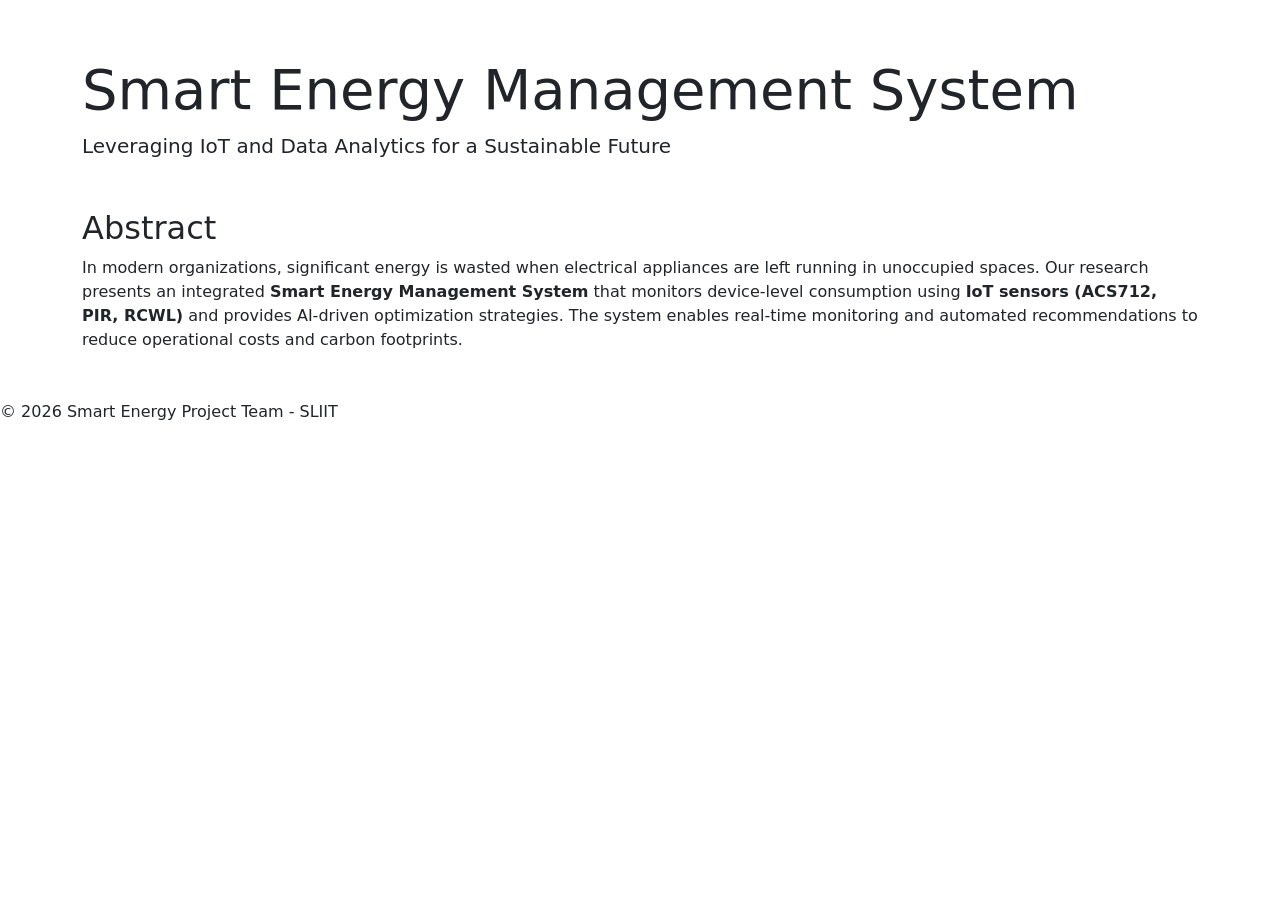
==== index.html @ 3e6121e8 "first commit" ====
<!DOCTYPE html>
<html lang="en">
<head>
    <meta charset="UTF-8">
    <title>Home | Smart Energy Management</title>
    <link href="https://cdn.jsdelivr.net/npm/bootstrap@5.3.0/dist/css/bootstrap.min.css" rel="stylesheet">
    <link rel="stylesheet" href="assets/css/style.css">
</head>
<body>

<nav class="navbar navbar-expand-lg navbar-dark sticky-top">
    <div class="container">
        <a class="navbar-brand" href="index.html">EnergySMART</a>
        <button class="navbar-toggler" type="button" data-bs-toggle="collapse" data-bs-target="#navbarNav">
            <span class="navbar-toggler-icon"></span>
        </button>
        <div class="collapse navbar-collapse" id="navbarNav">
            <ul class="navbar-nav ms-auto">
                <li class="nav-item"><a class="nav-link active" href="index.html">Home</a></li>
                <li class="nav-item"><a class="nav-link" href="domain.html">Domain</a></li>
                <li class="nav-item dropdown">
                    <a class="nav-link dropdown-toggle" href="#" id="milestoneDrop" data-bs-toggle="dropdown">Milestones</a>
                    <ul class="dropdown-menu">
                        <li><a class="dropdown-item" href="milestones.html#proposal">Project Proposal</a></li>
                        <li><a class="dropdown-item" href="milestones.html#pp1">Progress Presentation 1</a></li>
                        <li><a class="dropdown-item" href="milestones.html#pp2">Progress Presentation 2</a></li>
                        <li><a class="dropdown-item" href="milestones.html#final">Final Assessment</a></li>
                    </ul>
                </li>
                <li class="nav-item"><a class="nav-link" href="documents.html">Documents</a></li>
                <li class="nav-item"><a class="nav-link" href="slides.html">Slides</a></li>
                <li class="nav-item"><a class="nav-link" href="about.html">About us</a></li>
                <li class="nav-item"><a class="nav-link" href="contact.html">Contact us</a></li>
            </ul>
        </div>
    </div>
</nav>

<header class="hero-section">
    <div class="container">
        <h1 class="display-4">Smart Energy Management System</h1>
        <p class="lead">Leveraging IoT and Data Analytics for a Sustainable Future</p>
    </div>
</header>

<main class="container my-5">
    <h2 class="section-title">Abstract</h2>
    <p class="text-justify">
        In modern organizations, significant energy is wasted when electrical appliances are left running in unoccupied spaces. 
        Our research presents an integrated <strong>Smart Energy Management System</strong> that monitors device-level consumption 
        using <strong>IoT sensors (ACS712, PIR, RCWL)</strong> and provides AI-driven optimization strategies. 
        The system enables real-time monitoring and automated recommendations to reduce operational costs and carbon footprints.
    </p>
</main>

<footer><p>&copy; 2026 Smart Energy Project Team - SLIIT</p></footer>

<script src="https://cdn.jsdelivr.net/npm/bootstrap@5.3.0/dist/js/bootstrap.bundle.min.js"></script>
</body>
</html>
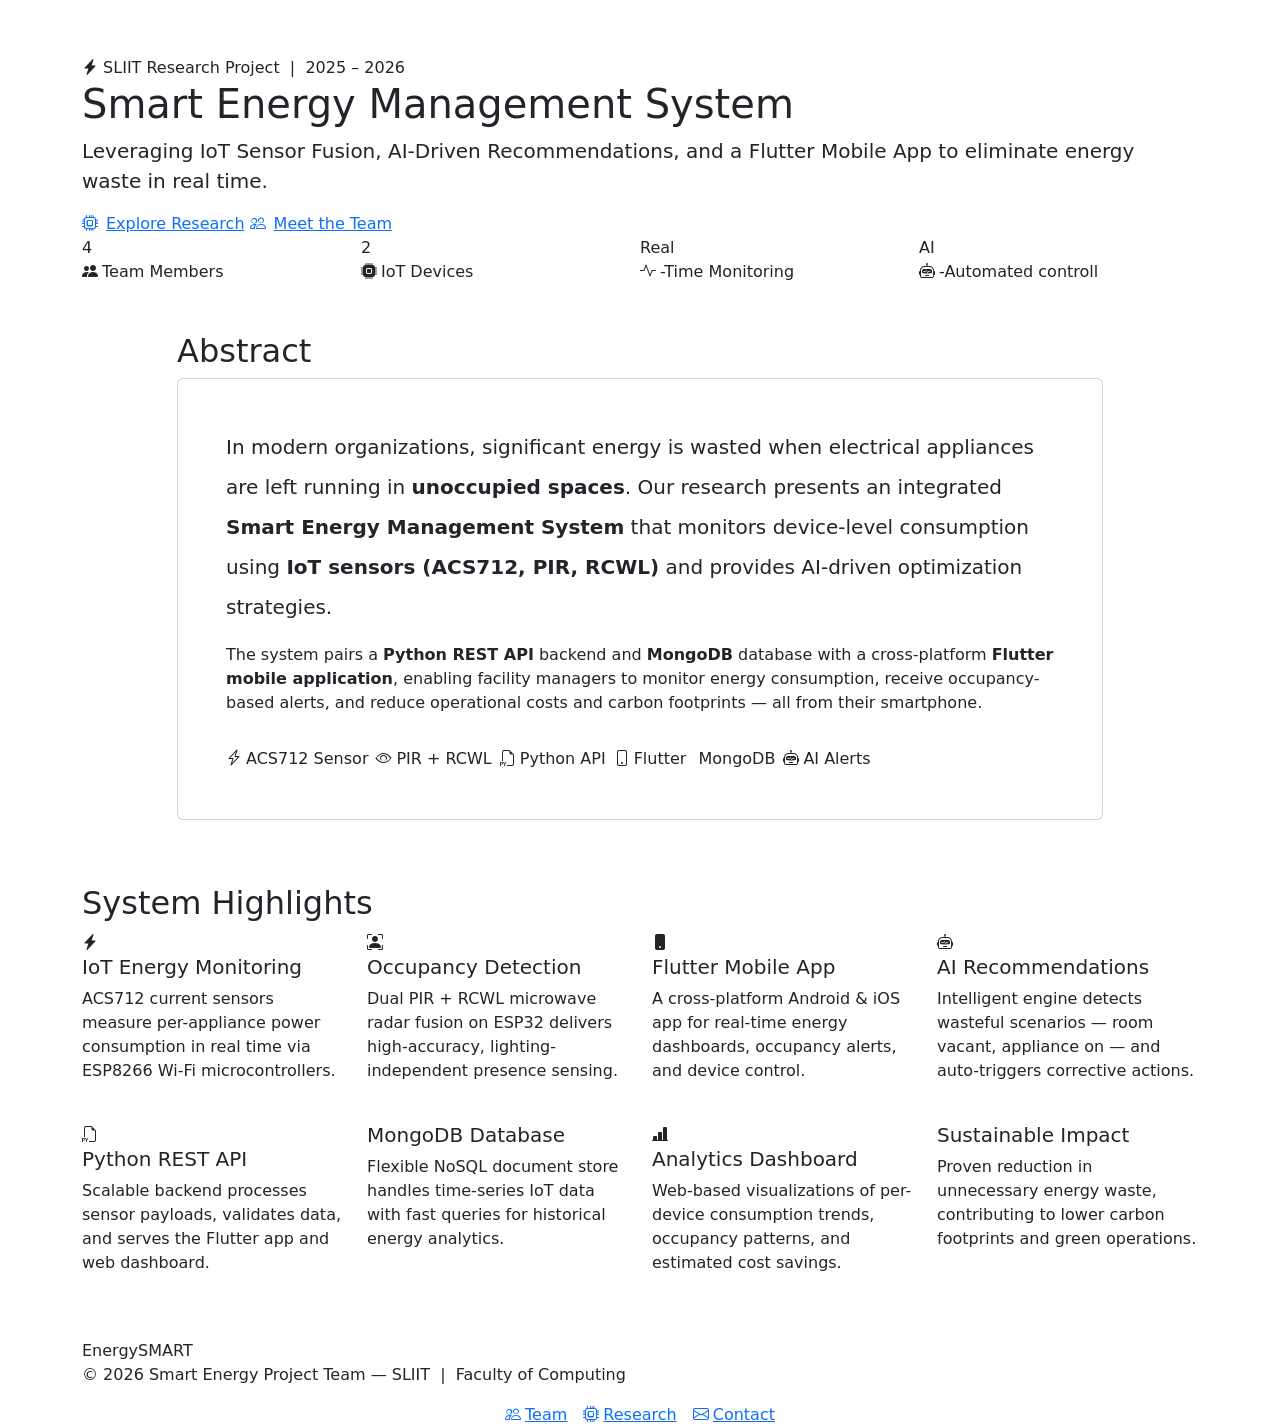
==== commit f991c360: "Enhance website responsiveness and navigation; update contact page layout, add team member details, " ====
--- a/index.html
+++ b/index.html
@@ -1,60 +1,199 @@
-<!DOCTYPE html>
+﻿<!DOCTYPE html>
 <html lang="en">
 <head>
     <meta charset="UTF-8">
+    <meta name="viewport" content="width=device-width, initial-scale=1.0">
     <title>Home | Smart Energy Management</title>
     <link href="https://cdn.jsdelivr.net/npm/bootstrap@5.3.0/dist/css/bootstrap.min.css" rel="stylesheet">
+    <link href="https://cdn.jsdelivr.net/npm/bootstrap-icons@1.11.3/font/bootstrap-icons.css" rel="stylesheet">
     <link rel="stylesheet" href="assets/css/style.css">
 </head>
 <body>
 
+<!-- ── Navbar ── -->
 <nav class="navbar navbar-expand-lg navbar-dark sticky-top">
     <div class="container">
-        <a class="navbar-brand" href="index.html">EnergySMART</a>
-        <button class="navbar-toggler" type="button" data-bs-toggle="collapse" data-bs-target="#navbarNav">
+        <a class="navbar-brand" href="index.html">Energy<span>SMART</span></a>
+        <button class="navbar-toggler" type="button" data-bs-toggle="collapse" data-bs-target="#navbarNav" aria-label="Toggle navigation">
             <span class="navbar-toggler-icon"></span>
         </button>
         <div class="collapse navbar-collapse" id="navbarNav">
-            <ul class="navbar-nav ms-auto">
-                <li class="nav-item"><a class="nav-link active" href="index.html">Home</a></li>
-                <li class="nav-item"><a class="nav-link" href="domain.html">Domain</a></li>
+            <ul class="navbar-nav ms-auto align-items-lg-center">
+                <li class="nav-item"><a class="nav-link active" href="index.html"><i class="bi bi-house-fill me-1"></i>Home</a></li>
+                <li class="nav-item"><a class="nav-link" href="domain.html"><i class="bi bi-cpu me-1"></i>Domain</a></li>
                 <li class="nav-item dropdown">
-                    <a class="nav-link dropdown-toggle" href="#" id="milestoneDrop" data-bs-toggle="dropdown">Milestones</a>
+                    <a class="nav-link dropdown-toggle" href="#" id="milestoneDrop" data-bs-toggle="dropdown" aria-expanded="false"><i class="bi bi-flag me-1"></i>Milestones</a>
                     <ul class="dropdown-menu">
-                        <li><a class="dropdown-item" href="milestones.html#proposal">Project Proposal</a></li>
-                        <li><a class="dropdown-item" href="milestones.html#pp1">Progress Presentation 1</a></li>
-                        <li><a class="dropdown-item" href="milestones.html#pp2">Progress Presentation 2</a></li>
-                        <li><a class="dropdown-item" href="milestones.html#final">Final Assessment</a></li>
+                        <li><a class="dropdown-item" href="milestones.html#proposal"><i class="bi bi-file-text me-2"></i>Project Proposal</a></li>
+                        <li><a class="dropdown-item" href="milestones.html#pp1"><i class="bi bi-easel me-2"></i>Progress Presentation 1</a></li>
+                        <li><a class="dropdown-item" href="milestones.html#pp2"><i class="bi bi-easel2 me-2"></i>Progress Presentation 2</a></li>
+                        <li><a class="dropdown-item" href="milestones.html#final"><i class="bi bi-trophy me-2"></i>Final Assessment</a></li>
                     </ul>
                 </li>
-                <li class="nav-item"><a class="nav-link" href="documents.html">Documents</a></li>
-                <li class="nav-item"><a class="nav-link" href="slides.html">Slides</a></li>
-                <li class="nav-item"><a class="nav-link" href="about.html">About us</a></li>
-                <li class="nav-item"><a class="nav-link" href="contact.html">Contact us</a></li>
+                <li class="nav-item"><a class="nav-link" href="documents.html"><i class="bi bi-folder2-open me-1"></i>Documents</a></li>
+                <li class="nav-item"><a class="nav-link" href="slides.html"><i class="bi bi-easel3 me-1"></i>Slides</a></li>
+                <li class="nav-item"><a class="nav-link" href="about.html"><i class="bi bi-people me-1"></i>About us</a></li>
+                <li class="nav-item"><a class="nav-link" href="contact.html"><i class="bi bi-envelope me-1"></i>Contact us</a></li>
             </ul>
         </div>
     </div>
 </nav>
 
+<!-- ── Hero ── -->
 <header class="hero-section">
-    <div class="container">
-        <h1 class="display-4">Smart Energy Management System</h1>
-        <p class="lead">Leveraging IoT and Data Analytics for a Sustainable Future</p>
+    <div class="container position-relative">
+        <div class="hero-badge">
+            <i class="bi bi-lightning-charge-fill"></i> SLIIT Research Project &nbsp;|&nbsp; 2025 – 2026
+        </div>
+        <h1>Smart <span>Energy Management</span> System</h1>
+        <p class="lead">Leveraging IoT Sensor Fusion, AI-Driven Recommendations, and a Flutter Mobile App to eliminate energy waste in real time.</p>
+        <div class="hero-cta">
+            <a href="domain.html" class="btn-main"><i class="bi bi-cpu me-2"></i>Explore Research</a>
+            <a href="about.html" class="btn-ghost"><i class="bi bi-people me-2"></i>Meet the Team</a>
+        </div>
     </div>
 </header>
 
+<!-- ── Stats ── -->
+<div class="stats-section">
+    <div class="container">
+        <div class="stats-wrapper">
+            <div class="row g-0 justify-content-center">
+                <div class="col-6 col-md-3">
+                    <div class="stat-item">
+                        <span class="stat-value">4</span>
+                        <div class="stat-label"><i class="bi bi-people-fill me-1 text-accent"></i>Team Members</div>
+                    </div>
+                </div>
+                <div class="col-6 col-md-3">
+                    <div class="stat-item">
+                        <span class="stat-value">2</span>
+                        <div class="stat-label"><i class="bi bi-cpu-fill me-1 text-accent"></i>IoT Devices</div>
+                    </div>
+                </div>
+                <div class="col-6 col-md-3">
+                    <div class="stat-item">
+                        <span class="stat-value">Real</span>
+                        <div class="stat-label"><i class="bi bi-activity me-1 text-accent"></i>-Time Monitoring</div>
+                    </div>
+                </div>
+                <div class="col-6 col-md-3">
+                    <div class="stat-item">
+                        <span class="stat-value">AI</span>
+                        <div class="stat-label"><i class="bi bi-robot me-1 text-accent"></i>-Automated controll</div>
+                    </div>
+                </div>
+            </div>
+        </div>
+    </div>
+</div>
+
+<!-- ── Abstract ── -->
 <main class="container my-5">
-    <h2 class="section-title">Abstract</h2>
-    <p class="text-justify">
-        In modern organizations, significant energy is wasted when electrical appliances are left running in unoccupied spaces. 
-        Our research presents an integrated <strong>Smart Energy Management System</strong> that monitors device-level consumption 
-        using <strong>IoT sensors (ACS712, PIR, RCWL)</strong> and provides AI-driven optimization strategies. 
-        The system enables real-time monitoring and automated recommendations to reduce operational costs and carbon footprints.
-    </p>
+    <div class="row justify-content-center">
+        <div class="col-lg-10">
+            <h2 class="section-title">Abstract</h2>
+            <div class="card p-4 p-md-5">
+                <p class="fs-5 lh-lg" style="color: var(--text);">
+                    In modern organizations, significant energy is wasted when electrical appliances are left running in
+                    <strong>unoccupied spaces</strong>. Our research presents an integrated
+                    <strong style="color: var(--accent-dark);">Smart Energy Management System</strong> that monitors
+                    device-level consumption using <strong>IoT sensors (ACS712, PIR, RCWL)</strong> and provides
+                    AI-driven optimization strategies.
+                </p>
+                <p style="color: var(--text-muted);">
+                    The system pairs a <strong>Python REST API</strong> backend and <strong>MongoDB</strong> database
+                    with a cross-platform <strong>Flutter mobile application</strong>, enabling facility managers to
+                    monitor energy consumption, receive occupancy-based alerts, and reduce operational costs and
+                    carbon footprints — all from their smartphone.
+                </p>
+                <div class="d-flex flex-wrap gap-2 mt-3">
+                    <span class="tech-badge"><i class="bi bi-lightning-charge me-1"></i>ACS712 Sensor</span>
+                    <span class="tech-badge"><i class="bi bi-eye me-1"></i>PIR + RCWL</span>
+                    <span class="tech-badge"><i class="bi bi-filetype-py me-1"></i>Python API</span>
+                    <span class="tech-badge"><i class="bi bi-phone me-1"></i>Flutter</span>
+                    <span class="tech-badge"><i class="bi bi-leaf me-1"></i>MongoDB</span>
+                    <span class="tech-badge"><i class="bi bi-robot me-1"></i>AI Alerts</span>
+                </div>
+            </div>
+        </div>
+    </div>
+
+    <!-- ── Feature Highlights ── -->
+    <h2 class="section-title mt-5 pt-3">System Highlights</h2>
+    <div class="row g-4">
+        <div class="col-sm-6 col-lg-3">
+            <div class="feature-card">
+                <div class="feature-icon"><i class="bi bi-lightning-charge-fill"></i></div>
+                <h5>IoT Energy Monitoring</h5>
+                <p>ACS712 current sensors measure per-appliance power consumption in real time via ESP8266 Wi-Fi microcontrollers.</p>
+            </div>
+        </div>
+        <div class="col-sm-6 col-lg-3">
+            <div class="feature-card">
+                <div class="feature-icon"><i class="bi bi-person-bounding-box"></i></div>
+                <h5>Occupancy Detection</h5>
+                <p>Dual PIR + RCWL microwave radar fusion on ESP32 delivers high-accuracy, lighting-independent presence sensing.</p>
+            </div>
+        </div>
+        <div class="col-sm-6 col-lg-3">
+            <div class="feature-card">
+                <div class="feature-icon"><i class="bi bi-phone-fill"></i></div>
+                <h5>Flutter Mobile App</h5>
+                <p>A cross-platform Android &amp; iOS app for real-time energy dashboards, occupancy alerts, and device control.</p>
+            </div>
+        </div>
+        <div class="col-sm-6 col-lg-3">
+            <div class="feature-card">
+                <div class="feature-icon"><i class="bi bi-robot"></i></div>
+                <h5>AI Recommendations</h5>
+                <p>Intelligent engine detects wasteful scenarios — room vacant, appliance on — and auto-triggers corrective actions.</p>
+            </div>
+        </div>
+        <div class="col-sm-6 col-lg-3">
+            <div class="feature-card">
+                <div class="feature-icon"><i class="bi bi-filetype-py"></i></div>
+                <h5>Python REST API</h5>
+                <p>Scalable backend processes sensor payloads, validates data, and serves the Flutter app and web dashboard.</p>
+            </div>
+        </div>
+        <div class="col-sm-6 col-lg-3">
+            <div class="feature-card">
+                <div class="feature-icon"><i class="bi bi-leaf-fill"></i></div>
+                <h5>MongoDB Database</h5>
+                <p>Flexible NoSQL document store handles time-series IoT data with fast queries for historical energy analytics.</p>
+            </div>
+        </div>
+        <div class="col-sm-6 col-lg-3">
+            <div class="feature-card">
+                <div class="feature-icon"><i class="bi bi-bar-chart-line-fill"></i></div>
+                <h5>Analytics Dashboard</h5>
+                <p>Web-based visualizations of per-device consumption trends, occupancy patterns, and estimated cost savings.</p>
+            </div>
+        </div>
+        <div class="col-sm-6 col-lg-3">
+            <div class="feature-card">
+                <div class="feature-icon"><i class="bi bi-shield-check-fill"></i></div>
+                <h5>Sustainable Impact</h5>
+                <p>Proven reduction in unnecessary energy waste, contributing to lower carbon footprints and green operations.</p>
+            </div>
+        </div>
+    </div>
 </main>
 
-<footer><p>&copy; 2026 Smart Energy Project Team - SLIIT</p></footer>
+<!-- ── Footer ── -->
+<footer>
+    <div class="container">
+        <div class="footer-brand">EnergySMART</div>
+        <p>&copy; 2026 Smart Energy Project Team &mdash; SLIIT &nbsp;|&nbsp; Faculty of Computing</p>
+        <div class="mt-3 d-flex justify-content-center gap-3">
+            <a href="about.html"><i class="bi bi-people me-1"></i>Team</a>
+            <a href="domain.html"><i class="bi bi-cpu me-1"></i>Research</a>
+            <a href="contact.html"><i class="bi bi-envelope me-1"></i>Contact</a>
+        </div>
+    </div>
+</footer>
 
 <script src="https://cdn.jsdelivr.net/npm/bootstrap@5.3.0/dist/js/bootstrap.bundle.min.js"></script>
 </body>
-</html>+</html>
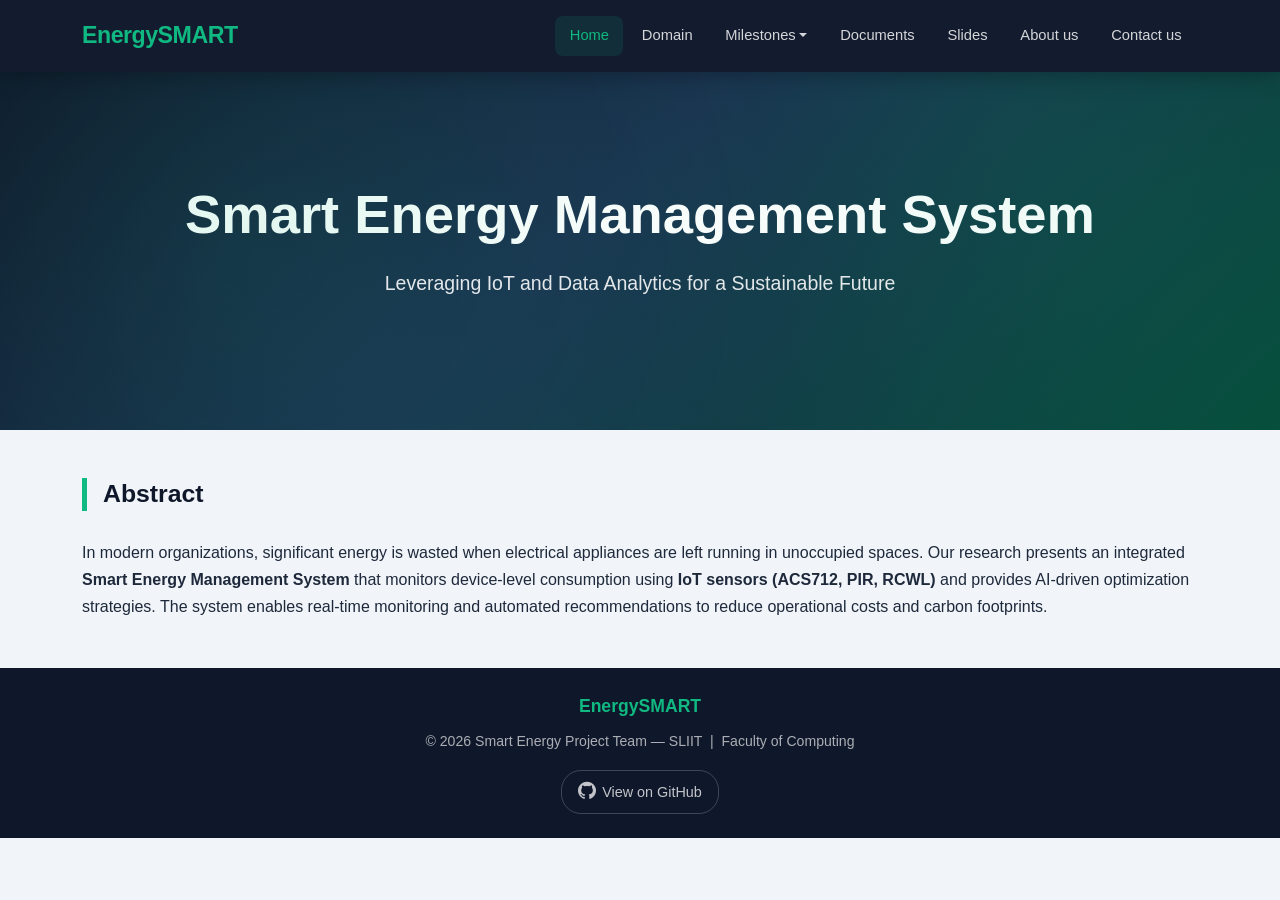
==== commit 16cd0f15: "feat: add GitHub repo link to footer on all pages; add Bootstrap Icons CDN to missing pages" ====
--- a/index.html
+++ b/index.html
@@ -1,8 +1,7 @@
-﻿<!DOCTYPE html>
+<!DOCTYPE html>
 <html lang="en">
 <head>
     <meta charset="UTF-8">
-    <meta name="viewport" content="width=device-width, initial-scale=1.0">
     <title>Home | Smart Energy Management</title>
     <link href="https://cdn.jsdelivr.net/npm/bootstrap@5.3.0/dist/css/bootstrap.min.css" rel="stylesheet">
     <link href="https://cdn.jsdelivr.net/npm/bootstrap-icons@1.11.3/font/bootstrap-icons.css" rel="stylesheet">
@@ -10,190 +9,61 @@
 </head>
 <body>
 
-<!-- ── Navbar ── -->
 <nav class="navbar navbar-expand-lg navbar-dark sticky-top">
     <div class="container">
-        <a class="navbar-brand" href="index.html">Energy<span>SMART</span></a>
-        <button class="navbar-toggler" type="button" data-bs-toggle="collapse" data-bs-target="#navbarNav" aria-label="Toggle navigation">
+        <a class="navbar-brand" href="index.html">EnergySMART</a>
+        <button class="navbar-toggler" type="button" data-bs-toggle="collapse" data-bs-target="#navbarNav">
             <span class="navbar-toggler-icon"></span>
         </button>
         <div class="collapse navbar-collapse" id="navbarNav">
-            <ul class="navbar-nav ms-auto align-items-lg-center">
-                <li class="nav-item"><a class="nav-link active" href="index.html"><i class="bi bi-house-fill me-1"></i>Home</a></li>
-                <li class="nav-item"><a class="nav-link" href="domain.html"><i class="bi bi-cpu me-1"></i>Domain</a></li>
+            <ul class="navbar-nav ms-auto">
+                <li class="nav-item"><a class="nav-link active" href="index.html">Home</a></li>
+                <li class="nav-item"><a class="nav-link" href="domain.html">Domain</a></li>
                 <li class="nav-item dropdown">
-                    <a class="nav-link dropdown-toggle" href="#" id="milestoneDrop" data-bs-toggle="dropdown" aria-expanded="false"><i class="bi bi-flag me-1"></i>Milestones</a>
+                    <a class="nav-link dropdown-toggle" href="#" id="milestoneDrop" data-bs-toggle="dropdown">Milestones</a>
                     <ul class="dropdown-menu">
-                        <li><a class="dropdown-item" href="milestones.html#proposal"><i class="bi bi-file-text me-2"></i>Project Proposal</a></li>
-                        <li><a class="dropdown-item" href="milestones.html#pp1"><i class="bi bi-easel me-2"></i>Progress Presentation 1</a></li>
-                        <li><a class="dropdown-item" href="milestones.html#pp2"><i class="bi bi-easel2 me-2"></i>Progress Presentation 2</a></li>
-                        <li><a class="dropdown-item" href="milestones.html#final"><i class="bi bi-trophy me-2"></i>Final Assessment</a></li>
+                        <li><a class="dropdown-item" href="milestones.html#proposal">Project Proposal</a></li>
+                        <li><a class="dropdown-item" href="milestones.html#pp1">Progress Presentation 1</a></li>
+                        <li><a class="dropdown-item" href="milestones.html#pp2">Progress Presentation 2</a></li>
+                        <li><a class="dropdown-item" href="milestones.html#final">Final Assessment</a></li>
                     </ul>
                 </li>
-                <li class="nav-item"><a class="nav-link" href="documents.html"><i class="bi bi-folder2-open me-1"></i>Documents</a></li>
-                <li class="nav-item"><a class="nav-link" href="slides.html"><i class="bi bi-easel3 me-1"></i>Slides</a></li>
-                <li class="nav-item"><a class="nav-link" href="about.html"><i class="bi bi-people me-1"></i>About us</a></li>
-                <li class="nav-item"><a class="nav-link" href="contact.html"><i class="bi bi-envelope me-1"></i>Contact us</a></li>
+                <li class="nav-item"><a class="nav-link" href="documents.html">Documents</a></li>
+                <li class="nav-item"><a class="nav-link" href="slides.html">Slides</a></li>
+                <li class="nav-item"><a class="nav-link" href="about.html">About us</a></li>
+                <li class="nav-item"><a class="nav-link" href="contact.html">Contact us</a></li>
             </ul>
         </div>
     </div>
 </nav>
 
-<!-- ── Hero ── -->
 <header class="hero-section">
-    <div class="container position-relative">
-        <div class="hero-badge">
-            <i class="bi bi-lightning-charge-fill"></i> SLIIT Research Project &nbsp;|&nbsp; 2025 – 2026
-        </div>
-        <h1>Smart <span>Energy Management</span> System</h1>
-        <p class="lead">Leveraging IoT Sensor Fusion, AI-Driven Recommendations, and a Flutter Mobile App to eliminate energy waste in real time.</p>
-        <div class="hero-cta">
-            <a href="domain.html" class="btn-main"><i class="bi bi-cpu me-2"></i>Explore Research</a>
-            <a href="about.html" class="btn-ghost"><i class="bi bi-people me-2"></i>Meet the Team</a>
-        </div>
+    <div class="container">
+        <h1 class="display-4">Smart Energy Management System</h1>
+        <p class="lead">Leveraging IoT and Data Analytics for a Sustainable Future</p>
     </div>
 </header>
 
-<!-- ── Stats ── -->
-<div class="stats-section">
-    <div class="container">
-        <div class="stats-wrapper">
-            <div class="row g-0 justify-content-center">
-                <div class="col-6 col-md-3">
-                    <div class="stat-item">
-                        <span class="stat-value">4</span>
-                        <div class="stat-label"><i class="bi bi-people-fill me-1 text-accent"></i>Team Members</div>
-                    </div>
-                </div>
-                <div class="col-6 col-md-3">
-                    <div class="stat-item">
-                        <span class="stat-value">2</span>
-                        <div class="stat-label"><i class="bi bi-cpu-fill me-1 text-accent"></i>IoT Devices</div>
-                    </div>
-                </div>
-                <div class="col-6 col-md-3">
-                    <div class="stat-item">
-                        <span class="stat-value">Real</span>
-                        <div class="stat-label"><i class="bi bi-activity me-1 text-accent"></i>-Time Monitoring</div>
-                    </div>
-                </div>
-                <div class="col-6 col-md-3">
-                    <div class="stat-item">
-                        <span class="stat-value">AI</span>
-                        <div class="stat-label"><i class="bi bi-robot me-1 text-accent"></i>-Automated controll</div>
-                    </div>
-                </div>
-            </div>
-        </div>
-    </div>
-</div>
-
-<!-- ── Abstract ── -->
 <main class="container my-5">
-    <div class="row justify-content-center">
-        <div class="col-lg-10">
-            <h2 class="section-title">Abstract</h2>
-            <div class="card p-4 p-md-5">
-                <p class="fs-5 lh-lg" style="color: var(--text);">
-                    In modern organizations, significant energy is wasted when electrical appliances are left running in
-                    <strong>unoccupied spaces</strong>. Our research presents an integrated
-                    <strong style="color: var(--accent-dark);">Smart Energy Management System</strong> that monitors
-                    device-level consumption using <strong>IoT sensors (ACS712, PIR, RCWL)</strong> and provides
-                    AI-driven optimization strategies.
-                </p>
-                <p style="color: var(--text-muted);">
-                    The system pairs a <strong>Python REST API</strong> backend and <strong>MongoDB</strong> database
-                    with a cross-platform <strong>Flutter mobile application</strong>, enabling facility managers to
-                    monitor energy consumption, receive occupancy-based alerts, and reduce operational costs and
-                    carbon footprints — all from their smartphone.
-                </p>
-                <div class="d-flex flex-wrap gap-2 mt-3">
-                    <span class="tech-badge"><i class="bi bi-lightning-charge me-1"></i>ACS712 Sensor</span>
-                    <span class="tech-badge"><i class="bi bi-eye me-1"></i>PIR + RCWL</span>
-                    <span class="tech-badge"><i class="bi bi-filetype-py me-1"></i>Python API</span>
-                    <span class="tech-badge"><i class="bi bi-phone me-1"></i>Flutter</span>
-                    <span class="tech-badge"><i class="bi bi-leaf me-1"></i>MongoDB</span>
-                    <span class="tech-badge"><i class="bi bi-robot me-1"></i>AI Alerts</span>
-                </div>
-            </div>
-        </div>
-    </div>
-
-    <!-- ── Feature Highlights ── -->
-    <h2 class="section-title mt-5 pt-3">System Highlights</h2>
-    <div class="row g-4">
-        <div class="col-sm-6 col-lg-3">
-            <div class="feature-card">
-                <div class="feature-icon"><i class="bi bi-lightning-charge-fill"></i></div>
-                <h5>IoT Energy Monitoring</h5>
-                <p>ACS712 current sensors measure per-appliance power consumption in real time via ESP8266 Wi-Fi microcontrollers.</p>
-            </div>
-        </div>
-        <div class="col-sm-6 col-lg-3">
-            <div class="feature-card">
-                <div class="feature-icon"><i class="bi bi-person-bounding-box"></i></div>
-                <h5>Occupancy Detection</h5>
-                <p>Dual PIR + RCWL microwave radar fusion on ESP32 delivers high-accuracy, lighting-independent presence sensing.</p>
-            </div>
-        </div>
-        <div class="col-sm-6 col-lg-3">
-            <div class="feature-card">
-                <div class="feature-icon"><i class="bi bi-phone-fill"></i></div>
-                <h5>Flutter Mobile App</h5>
-                <p>A cross-platform Android &amp; iOS app for real-time energy dashboards, occupancy alerts, and device control.</p>
-            </div>
-        </div>
-        <div class="col-sm-6 col-lg-3">
-            <div class="feature-card">
-                <div class="feature-icon"><i class="bi bi-robot"></i></div>
-                <h5>AI Recommendations</h5>
-                <p>Intelligent engine detects wasteful scenarios — room vacant, appliance on — and auto-triggers corrective actions.</p>
-            </div>
-        </div>
-        <div class="col-sm-6 col-lg-3">
-            <div class="feature-card">
-                <div class="feature-icon"><i class="bi bi-filetype-py"></i></div>
-                <h5>Python REST API</h5>
-                <p>Scalable backend processes sensor payloads, validates data, and serves the Flutter app and web dashboard.</p>
-            </div>
-        </div>
-        <div class="col-sm-6 col-lg-3">
-            <div class="feature-card">
-                <div class="feature-icon"><i class="bi bi-leaf-fill"></i></div>
-                <h5>MongoDB Database</h5>
-                <p>Flexible NoSQL document store handles time-series IoT data with fast queries for historical energy analytics.</p>
-            </div>
-        </div>
-        <div class="col-sm-6 col-lg-3">
-            <div class="feature-card">
-                <div class="feature-icon"><i class="bi bi-bar-chart-line-fill"></i></div>
-                <h5>Analytics Dashboard</h5>
-                <p>Web-based visualizations of per-device consumption trends, occupancy patterns, and estimated cost savings.</p>
-            </div>
-        </div>
-        <div class="col-sm-6 col-lg-3">
-            <div class="feature-card">
-                <div class="feature-icon"><i class="bi bi-shield-check-fill"></i></div>
-                <h5>Sustainable Impact</h5>
-                <p>Proven reduction in unnecessary energy waste, contributing to lower carbon footprints and green operations.</p>
-            </div>
-        </div>
-    </div>
+    <h2 class="section-title">Abstract</h2>
+    <p class="text-justify">
+        In modern organizations, significant energy is wasted when electrical appliances are left running in unoccupied spaces. 
+        Our research presents an integrated <strong>Smart Energy Management System</strong> that monitors device-level consumption 
+        using <strong>IoT sensors (ACS712, PIR, RCWL)</strong> and provides AI-driven optimization strategies. 
+        The system enables real-time monitoring and automated recommendations to reduce operational costs and carbon footprints.
+    </p>
 </main>
 
-<!-- ── Footer ── -->
-<footer>
+<footer class="text-center py-4 mt-5" style="background:#0f172a; color:rgba(255,255,255,.65);">
     <div class="container">
-        <div class="footer-brand">EnergySMART</div>
-        <p>&copy; 2026 Smart Energy Project Team &mdash; SLIIT &nbsp;|&nbsp; Faculty of Computing</p>
-        <div class="mt-3 d-flex justify-content-center gap-3">
-            <a href="about.html"><i class="bi bi-people me-1"></i>Team</a>
-            <a href="domain.html"><i class="bi bi-cpu me-1"></i>Research</a>
-            <a href="contact.html"><i class="bi bi-envelope me-1"></i>Contact</a>
-        </div>
+        <p class="mb-2" style="font-family:'Poppins',sans-serif; font-size:1.1rem; font-weight:800; color:#10b981;">EnergySMART</p>
+        <p class="mb-3" style="font-size:.88rem;">&copy; 2026 Smart Energy Project Team &mdash; SLIIT &nbsp;|&nbsp; Faculty of Computing</p>
+        <a href="https://github.com/Siri200211/Energy_Project_Web" target="_blank" rel="noopener noreferrer" style="color:rgba(255,255,255,.75); font-size:.9rem; text-decoration:none; display:inline-flex; align-items:center; gap:6px; border:1px solid rgba(255,255,255,.2); border-radius:20px; padding:6px 16px; transition:all .2s;" onmouseover="this.style.color='white';this.style.borderColor='rgba(255,255,255,.5)'" onmouseout="this.style.color='rgba(255,255,255,.75)';this.style.borderColor='rgba(255,255,255,.2)'">
+            <i class="bi bi-github" style="font-size:1.1rem;"></i> View on GitHub
+        </a>
     </div>
 </footer>
 
 <script src="https://cdn.jsdelivr.net/npm/bootstrap@5.3.0/dist/js/bootstrap.bundle.min.js"></script>
 </body>
-</html>
+</html>
--- a/assets/css/style.css
+++ b/assets/css/style.css
@@ -0,0 +1,489 @@
+﻿@import url('https://fonts.googleapis.com/css2?family=Inter:wght@300;400;500;600;700&family=Poppins:wght@600;700;800&display=swap');
+
+/* ── CSS Variables ──────────────────────────────── */
+:root {
+  --primary:       #0f172a;
+  --primary-light: #1e293b;
+  --accent:        #10b981;
+  --accent-light:  #34d399;
+  --accent-dark:   #059669;
+  --surface:       #ffffff;
+  --surface-alt:   #f0fdf9;
+  --bg:            #f1f5f9;
+  --text:          #1e293b;
+  --text-muted:    #64748b;
+  --border:        #e2e8f0;
+  --shadow-sm:     0 1px 4px rgba(0,0,0,.07), 0 1px 2px rgba(0,0,0,.05);
+  --shadow-md:     0 4px 16px rgba(0,0,0,.09);
+  --shadow-lg:     0 12px 40px rgba(0,0,0,.13);
+  --radius:        14px;
+  --gradient:      linear-gradient(135deg, #0f172a 0%, #1a3350 45%, #064e3b 100%);
+}
+
+/* ── Reset & Base ───────────────────────────────── */
+*, *::before, *::after { box-sizing: border-box; margin: 0; padding: 0; }
+html { scroll-behavior: smooth; }
+body {
+  font-family: 'Inter', 'Segoe UI', sans-serif;
+  background: var(--bg);
+  color: var(--text);
+  line-height: 1.7;
+  font-size: 1rem;
+}
+a { color: var(--accent); text-decoration: none; transition: color .2s; }
+a:hover { color: var(--accent-dark); }
+img { max-width: 100%; height: auto; }
+
+/* ── Navbar ─────────────────────────────────────── */
+.navbar {
+  background: rgba(15, 23, 42, 0.98) !important;
+  backdrop-filter: blur(16px);
+  -webkit-backdrop-filter: blur(16px);
+  box-shadow: 0 2px 24px rgba(0,0,0,.3);
+  padding: .7rem 0;
+  transition: all .3s;
+}
+.navbar-brand {
+  font-family: 'Poppins', sans-serif;
+  font-weight: 800;
+  font-size: 1.45rem;
+  color: var(--accent) !important;
+  letter-spacing: -0.5px;
+}
+.navbar-brand span { color: white; }
+.nav-link {
+  color: rgba(255,255,255,.82) !important;
+  font-weight: 500;
+  font-size: .92rem;
+  padding: .45rem .9rem !important;
+  border-radius: 8px;
+  transition: all .22s;
+  margin: 0 2px;
+}
+.nav-link:hover { color: #fff !important; background: rgba(16,185,129,.18); }
+.nav-link.active { color: var(--accent) !important; background: rgba(16,185,129,.12); }
+.dropdown-menu {
+  border: none;
+  border-radius: 12px;
+  box-shadow: 0 8px 32px rgba(0,0,0,.2);
+  padding: .5rem;
+  background: var(--primary-light);
+  min-width: 220px;
+}
+.dropdown-item {
+  color: rgba(255,255,255,.8);
+  border-radius: 8px;
+  padding: .55rem 1rem;
+  font-size: .88rem;
+  transition: all .15s;
+}
+.dropdown-item:hover { background: var(--accent) !important; color: #fff !important; }
+.navbar-toggler {
+  border: 1.5px solid rgba(255,255,255,.3);
+  border-radius: 8px;
+  padding: .35rem .6rem;
+}
+.navbar-toggler:focus { box-shadow: 0 0 0 3px rgba(16,185,129,.3); }
+.navbar-toggler-icon {
+  background-image: url("data:image/svg+xml,%3csvg xmlns='http://www.w3.org/2000/svg' viewBox='0 0 30 30'%3e%3cpath stroke='rgba%28255,255,255,.8%29' stroke-width='2' d='M4 7h22M4 15h22M4 23h22'/%3e%3c/svg%3e");
+}
+
+/* ── Hero (Home) ────────────────────────────────── */
+.hero-section {
+  background: var(--gradient);
+  color: white;
+  padding: 110px 0 90px;
+  position: relative;
+  overflow: hidden;
+  text-align: center;
+}
+.hero-section::before {
+  content: '';
+  position: absolute; inset: 0;
+  background-image: radial-gradient(circle at 20% 50%, rgba(16,185,129,.12) 0%, transparent 50%),
+                    radial-gradient(circle at 80% 20%, rgba(16,185,129,.08) 0%, transparent 40%);
+  pointer-events: none;
+}
+.hero-badge {
+  display: inline-flex; align-items: center; gap: 7px;
+  background: rgba(16,185,129,.18);
+  border: 1px solid rgba(16,185,129,.4);
+  color: var(--accent-light);
+  border-radius: 50px;
+  padding: 5px 18px;
+  font-size: .85rem;
+  font-weight: 500;
+  margin-bottom: 24px;
+}
+.hero-badge i { font-size: .9rem; }
+.hero-section h1 {
+  font-family: 'Poppins', sans-serif;
+  font-weight: 800;
+  font-size: clamp(2rem, 5.5vw, 3.4rem);
+  line-height: 1.2;
+  margin-bottom: 20px;
+}
+.hero-section h1 span { color: var(--accent-light); }
+.hero-section .lead {
+  font-size: clamp(.98rem, 2.5vw, 1.22rem);
+  opacity: .88;
+  max-width: 640px;
+  margin: 0 auto 2.5rem;
+  font-weight: 400;
+}
+.hero-cta { display: flex; gap: 14px; justify-content: center; flex-wrap: wrap; }
+.hero-cta .btn-main {
+  background: var(--accent);
+  color: white;
+  border: none;
+  border-radius: 10px;
+  padding: .75rem 2rem;
+  font-weight: 600;
+  font-size: 1rem;
+  transition: all .22s;
+}
+.hero-cta .btn-main:hover { background: var(--accent-dark); transform: translateY(-2px); box-shadow: 0 8px 24px rgba(16,185,129,.35); color: white; }
+.hero-cta .btn-ghost {
+  background: rgba(255,255,255,.1);
+  color: white;
+  border: 1.5px solid rgba(255,255,255,.35);
+  border-radius: 10px;
+  padding: .72rem 1.8rem;
+  font-weight: 600;
+  font-size: 1rem;
+  transition: all .22s;
+}
+.hero-cta .btn-ghost:hover { background: rgba(255,255,255,.2); transform: translateY(-2px); color: white; }
+
+/* ── Stats Strip ────────────────────────────────── */
+.stats-section {
+  background: var(--surface);
+  padding: 0;
+  position: relative;
+  z-index: 2;
+}
+.stats-wrapper {
+  background: var(--surface);
+  border-radius: 0 0 var(--radius) var(--radius);
+  box-shadow: 0 8px 32px rgba(0,0,0,.08);
+  padding: 32px 40px;
+}
+.stat-item { text-align: center; padding: 10px 20px; }
+.stat-item + .stat-item { border-left: 1px solid var(--border); }
+.stat-value {
+  font-family: 'Poppins', sans-serif;
+  font-size: 2.1rem;
+  font-weight: 800;
+  color: var(--accent);
+  line-height: 1;
+  display: block;
+}
+.stat-label { font-size: .84rem; color: var(--text-muted); font-weight: 500; margin-top: 5px; }
+
+/* ── Feature Cards ──────────────────────────────── */
+.feature-card {
+  background: var(--surface);
+  border-radius: var(--radius);
+  padding: 32px 26px;
+  box-shadow: var(--shadow-sm);
+  border: 1px solid var(--border);
+  height: 100%;
+  transition: transform .25s, box-shadow .25s;
+}
+.feature-card:hover { transform: translateY(-6px); box-shadow: var(--shadow-lg); }
+.feature-icon {
+  width: 58px; height: 58px;
+  background: linear-gradient(135deg, var(--accent-dark), var(--accent-light));
+  border-radius: 14px;
+  display: flex; align-items: center; justify-content: center;
+  font-size: 1.6rem; color: white;
+  margin-bottom: 18px;
+  box-shadow: 0 4px 14px rgba(16,185,129,.3);
+}
+.feature-card h5 {
+  font-family: 'Poppins', sans-serif;
+  font-weight: 700;
+  color: var(--primary);
+  margin-bottom: 10px;
+  font-size: 1.05rem;
+}
+.feature-card p { color: var(--text-muted); font-size: .93rem; line-height: 1.65; }
+
+/* ── Page Hero (sub-pages) ──────────────────────── */
+.page-hero {
+  background: var(--gradient);
+  color: white;
+  padding: 65px 0 52px;
+  text-align: center;
+  position: relative;
+  overflow: hidden;
+}
+.page-hero::before {
+  content: '';
+  position: absolute; inset: 0;
+  background: radial-gradient(circle at 60% 40%, rgba(16,185,129,.1) 0%, transparent 60%);
+  pointer-events: none;
+}
+.page-hero h1 {
+  font-family: 'Poppins', sans-serif;
+  font-weight: 700;
+  font-size: clamp(1.7rem, 4vw, 2.5rem);
+  margin-bottom: 12px;
+}
+.page-hero p { opacity: .82; max-width: 580px; margin: 0 auto; font-size: 1.02rem; }
+.page-hero-badge {
+  display: inline-flex; align-items: center; gap: 7px;
+  background: rgba(16,185,129,.2);
+  border: 1px solid rgba(16,185,129,.35);
+  color: var(--accent-light);
+  border-radius: 50px; padding: 4px 16px;
+  font-size: .82rem; font-weight: 500;
+  margin-bottom: 16px;
+}
+
+/* ── Section Title ──────────────────────────────── */
+.section-title {
+  font-family: 'Poppins', sans-serif;
+  font-weight: 700;
+  color: var(--primary);
+  border-left: 5px solid var(--accent);
+  padding-left: 16px;
+  margin-bottom: 28px;
+  line-height: 1.3;
+  font-size: 1.55rem;
+}
+
+/* ── Generic Card ───────────────────────────────── */
+.card {
+  border: 1px solid var(--border);
+  border-radius: var(--radius);
+  background: var(--surface);
+  box-shadow: var(--shadow-sm);
+  transition: transform .22s, box-shadow .22s;
+}
+.card:hover { transform: translateY(-3px); box-shadow: var(--shadow-md); }
+.card-header { border-radius: calc(var(--radius) - 1px) calc(var(--radius) - 1px) 0 0 !important; font-weight: 600; }
+
+/* ── Milestone Timeline ─────────────────────────── */
+.timeline { position: relative; padding-left: 36px; }
+.timeline::before {
+  content: '';
+  position: absolute; left: 14px; top: 8px; bottom: 8px;
+  width: 2px; background: linear-gradient(to bottom, var(--accent), #e2e8f0);
+  border-radius: 2px;
+}
+.timeline-item { position: relative; margin-bottom: 28px; }
+.timeline-dot {
+  position: absolute; left: -28px; top: 18px;
+  width: 28px; height: 28px;
+  border-radius: 50%;
+  display: flex; align-items: center; justify-content: center;
+  font-size: .7rem; font-weight: 700; color: white;
+  z-index: 1; box-shadow: 0 0 0 4px var(--bg);
+}
+.timeline-card {
+  background: var(--surface);
+  border-radius: var(--radius);
+  padding: 22px 26px;
+  box-shadow: var(--shadow-sm);
+  border: 1px solid var(--border);
+  border-left: 4px solid var(--accent);
+  transition: transform .22s, box-shadow .22s;
+}
+.timeline-card:hover { transform: translateX(4px); box-shadow: var(--shadow-md); }
+.timeline-card.pending { border-left-color: #f59e0b; }
+.timeline-card h5 {
+  font-family: 'Poppins', sans-serif;
+  font-weight: 700; color: var(--primary);
+  margin-bottom: 10px; font-size: 1.05rem;
+}
+.timeline-meta {
+  display: flex; flex-wrap: wrap; gap: 16px;
+  font-size: .88rem; color: var(--text-muted);
+  margin-bottom: 12px;
+}
+.timeline-meta span { display: flex; align-items: center; gap: 5px; }
+
+/* ── About / Member Cards ───────────────────────── */
+.member-img {
+  width: 150px; height: 150px;
+  object-fit: cover; object-position: center top;
+  border-radius: 50%;
+  border: 4px solid var(--accent);
+  display: block; margin: 0 auto 18px;
+  box-shadow: 0 4px 20px rgba(16,185,129,.25);
+  transition: transform .25s, box-shadow .25s;
+}
+.member-card:hover .member-img { transform: scale(1.05); box-shadow: 0 8px 28px rgba(16,185,129,.35); }
+.member-card {
+  background: var(--surface);
+  border-radius: var(--radius);
+  padding: 36px 22px 28px;
+  box-shadow: var(--shadow-sm);
+  border: 1px solid var(--border);
+  text-align: center;
+  transition: transform .25s, box-shadow .25s;
+  height: 100%;
+}
+.member-card:hover { transform: translateY(-6px); box-shadow: var(--shadow-lg); }
+.member-card h5 { font-family: 'Poppins', sans-serif; font-weight: 700; color: var(--primary); margin-bottom: 6px; }
+.member-card .id-badge {
+  display: inline-block;
+  background: var(--surface-alt);
+  color: var(--accent-dark);
+  border: 1px solid rgba(16,185,129,.3);
+  border-radius: 50px; padding: 2px 14px;
+  font-size: .8rem; font-weight: 600;
+  margin-bottom: 10px;
+}
+.member-card a { color: var(--text-muted); font-size: .87rem; }
+.member-card a:hover { color: var(--accent); }
+
+/* ── Contact ────────────────────────────────────── */
+.contact-info-card {
+  background: var(--primary);
+  color: white;
+  border-radius: var(--radius);
+  padding: 36px 30px;
+  height: 100%;
+}
+.contact-info-card h4 { font-family: 'Poppins', sans-serif; font-weight: 700; color: var(--accent-light); margin-bottom: 20px; }
+.contact-member-row { border-bottom: 1px solid rgba(255,255,255,.1); padding-bottom: 16px; margin-bottom: 16px; display: flex; align-items: flex-start; gap: 14px; }
+.contact-member-row:last-of-type { border-bottom: none; }
+.contact-member-row strong { color: white; }
+.contact-member-row small { color: rgba(255,255,255,.5); }
+.form-card {
+  background: var(--surface);
+  border-radius: var(--radius);
+  padding: 36px 32px;
+  box-shadow: var(--shadow-md);
+  border: 1px solid var(--border);
+}
+.form-card h4 { font-family: 'Poppins', sans-serif; font-weight: 700; color: var(--primary); margin-bottom: 24px; }
+.form-control, .form-select {
+  border: 1.5px solid var(--border);
+  border-radius: 10px;
+  padding: .65rem 1rem;
+  font-size: .95rem;
+  transition: border-color .2s, box-shadow .2s;
+  background: var(--surface);
+}
+.form-control:focus, .form-select:focus {
+  border-color: var(--accent);
+  box-shadow: 0 0 0 3px rgba(16,185,129,.15);
+  outline: none;
+}
+.form-label { font-weight: 500; font-size: .9rem; color: var(--text); margin-bottom: 6px; }
+.btn-submit {
+  background: linear-gradient(135deg, var(--accent-dark), var(--accent));
+  color: white; border: none;
+  border-radius: 10px; padding: .75rem 2rem;
+  font-weight: 600; font-size: .97rem;
+  width: 100%; cursor: pointer;
+  transition: all .22s;
+}
+.btn-submit:hover { transform: translateY(-2px); box-shadow: 0 8px 24px rgba(16,185,129,.35); }
+
+/* ── Domain (shared with inline styles) ──────────── */
+.section-card {
+  border: 1px solid var(--border);
+  border-radius: var(--radius);
+  background: var(--surface);
+  box-shadow: var(--shadow-sm);
+  transition: transform .22s, box-shadow .22s;
+}
+.section-card:hover { transform: translateY(-3px); box-shadow: var(--shadow-md); }
+.icon-circle {
+  width: 52px; height: 52px; border-radius: 50%;
+  display: flex; align-items: center; justify-content: center;
+  font-size: 1.4rem; flex-shrink: 0;
+}
+.highlight-box { border-left: 4px solid var(--accent); background: var(--surface-alt); border-radius: 0 10px 10px 0; padding: 20px 24px; }
+.problem-box { border-left: 4px solid #ef4444; background: #fff5f5; border-radius: 0 10px 10px 0; padding: 20px 24px; }
+.objective-item {
+  display: flex; align-items: flex-start; gap: 14px;
+  background: var(--bg); border-radius: 10px; padding: 16px 20px; margin-bottom: 12px;
+}
+.objective-num {
+  min-width: 34px; height: 34px; background: var(--accent); color: white;
+  border-radius: 50%; display: flex; align-items: center; justify-content: center;
+  font-weight: 700; font-size: .85rem; flex-shrink: 0;
+}
+.method-card {
+  border-radius: 12px; border: 1px solid var(--border);
+  background: var(--surface); padding: 26px 22px; height: 100%;
+  text-align: center; transition: transform .2s, box-shadow .2s;
+}
+.method-card:hover { transform: translateY(-4px); box-shadow: var(--shadow-md); }
+.method-card h5 { font-family: 'Poppins', sans-serif; font-weight: 700; color: var(--accent-dark); margin-top: 10px; }
+.tech-badge {
+  display: inline-block; background: var(--primary);
+  color: var(--accent-light); border-radius: 20px;
+  padding: 5px 14px; font-size: .83rem; font-weight: 500; margin: 3px;
+}
+.section-anchor { scroll-margin-top: 82px; }
+.domain-hero { background: var(--gradient); color: white; padding: 70px 0 50px; text-align: center; }
+.domain-hero h1 { font-family: 'Poppins', sans-serif; font-weight: 700; font-size: clamp(1.7rem, 4vw, 2.4rem); }
+.domain-hero p { opacity: .85; max-width: 700px; margin: 0 auto; }
+
+/* ── Table ──────────────────────────────────────── */
+.table th { font-family: 'Poppins', sans-serif; font-weight: 600; font-size: .85rem; text-transform: uppercase; letter-spacing: .5px; }
+.table td { vertical-align: middle; font-size: .93rem; }
+.table-hover tbody tr:hover { background: var(--surface-alt); }
+
+/* ── Footer ─────────────────────────────────────── */
+footer {
+  background: var(--primary);
+  color: rgba(255,255,255,.65);
+  padding: 32px 0 26px;
+  text-align: center;
+  margin-top: 70px;
+}
+footer p { font-size: .9rem; margin: 0; }
+footer a { color: var(--accent-light); }
+footer a:hover { color: white; }
+.footer-brand { font-family: 'Poppins', sans-serif; font-size: 1.2rem; font-weight: 800; color: var(--accent); margin-bottom: 8px; }
+
+/* ── Utilities ───────────────────────────────────── */
+.text-accent { color: var(--accent) !important; }
+.bg-accent { background: var(--accent) !important; }
+.fw-600 { font-weight: 600; }
+.divider { height: 1px; background: var(--border); margin: 48px 0; }
+
+/* Contact avatar initials circle */
+.contact-member { display: flex; align-items: flex-start; gap: 14px; }
+.contact-avatar {
+  flex-shrink: 0;
+  width: 44px; height: 44px; border-radius: 50%;
+  background: var(--accent-dark);
+  color: white; font-weight: 700; font-size: .85rem;
+  display: flex; align-items: center; justify-content: center;
+}
+.contact-link { color: var(--accent-light) !important; font-size: .82rem; display: inline-block; margin-top: 2px; }
+.contact-link:hover { color: white !important; }
+
+/* ── Responsive ─────────────────────────────────── */
+@media (max-width: 992px) {
+  .stats-wrapper { padding: 24px 20px; }
+  .stat-item + .stat-item { border-left: none; border-top: 1px solid var(--border); padding-top: 16px; margin-top: 8px; }
+  .form-card { padding: 26px 20px; }
+  .contact-info-card { padding: 26px 22px; margin-bottom: 24px; }
+}
+@media (max-width: 768px) {
+  .hero-section { padding: 72px 0 60px; }
+  .page-hero { padding: 46px 0 38px; }
+  .hero-section h1 { font-size: 2rem; }
+  .member-img { width: 130px; height: 130px; }
+  .timeline { padding-left: 28px; }
+  .timeline::before { left: 10px; }
+  .timeline-dot { left: -24px; width: 24px; height: 24px; font-size: .6rem; }
+  .navbar-collapse { padding: 10px 0 4px; background: var(--primary); border-radius: 0 0 12px 12px; }
+  .nav-link { display: block; }
+  .dropdown-menu { background: rgba(255,255,255,.07); box-shadow: none; }
+  .section-title { font-size: 1.3rem; }
+}
+@media (max-width: 576px) {
+  .hero-section h1 { font-size: 1.75rem; }
+  .stat-value { font-size: 1.8rem; }
+  .feature-card, .timeline-card, .member-card { padding: 22px 18px; }
+}
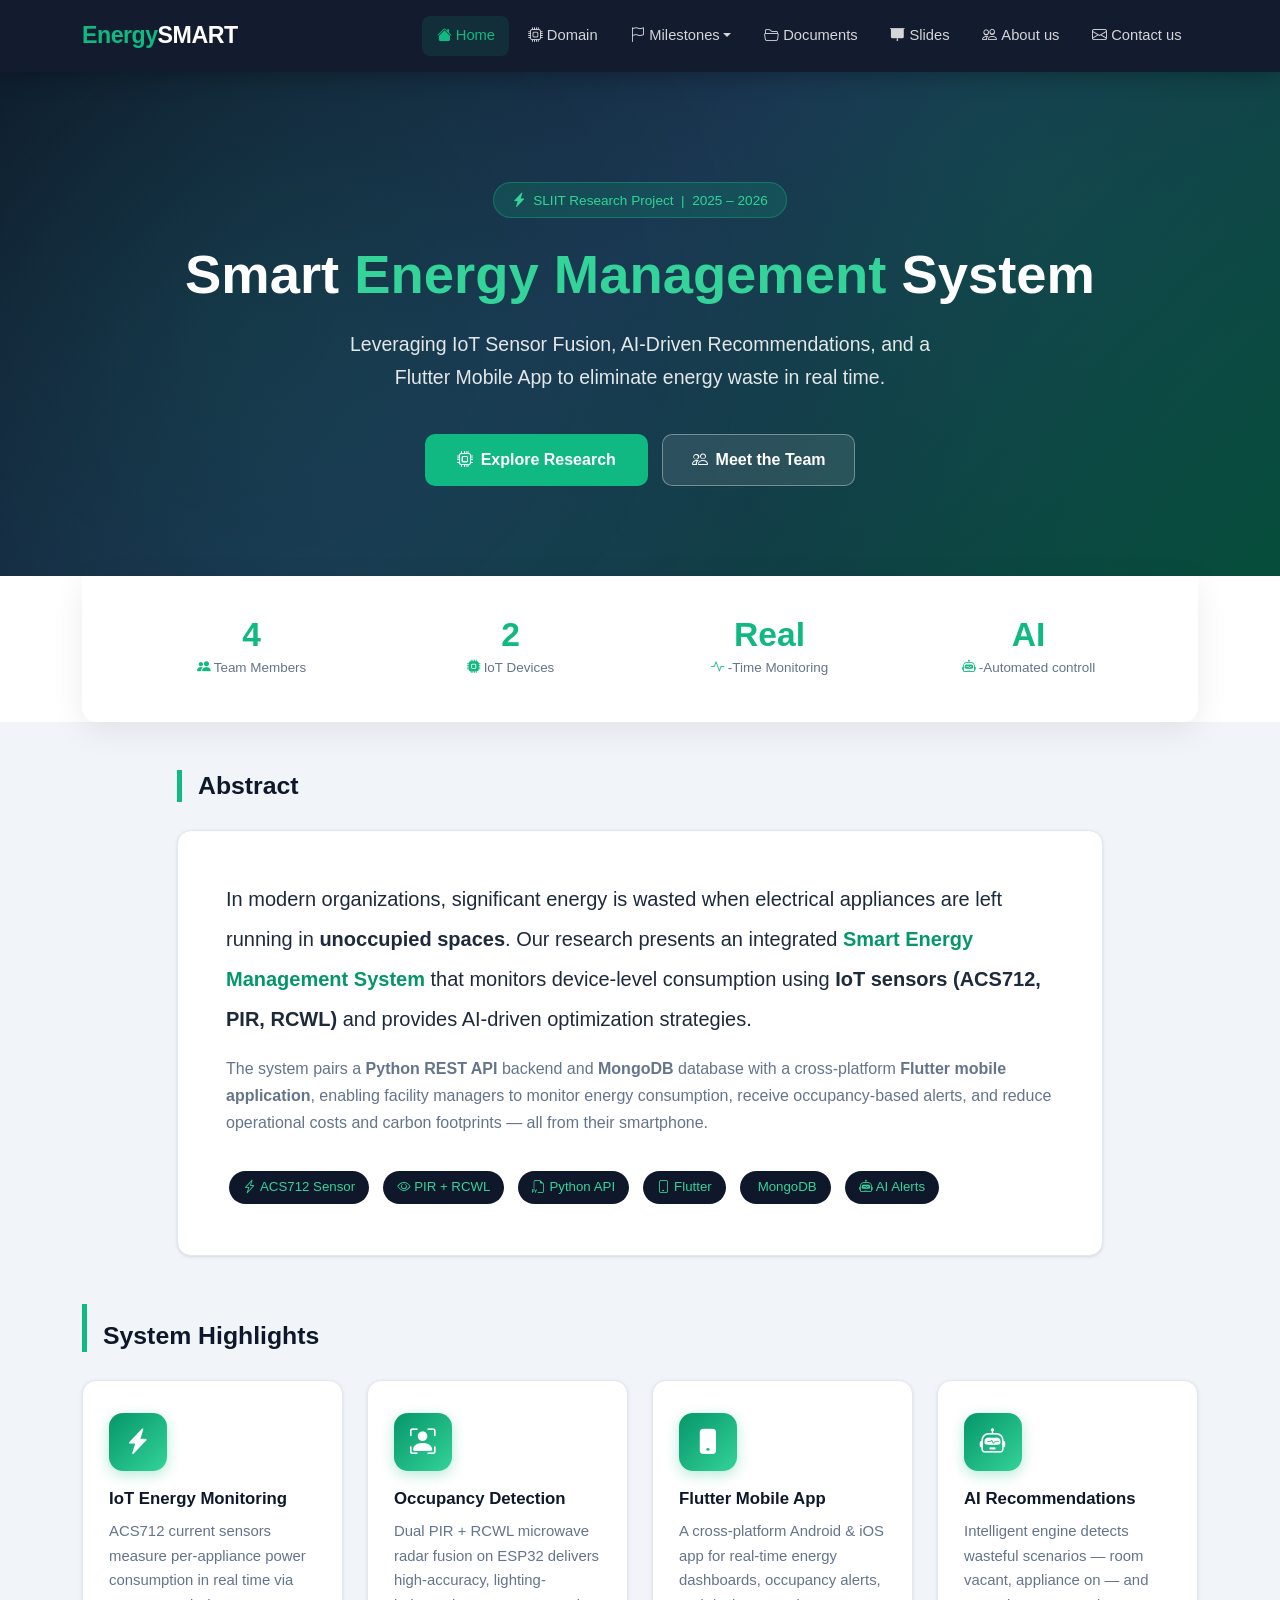
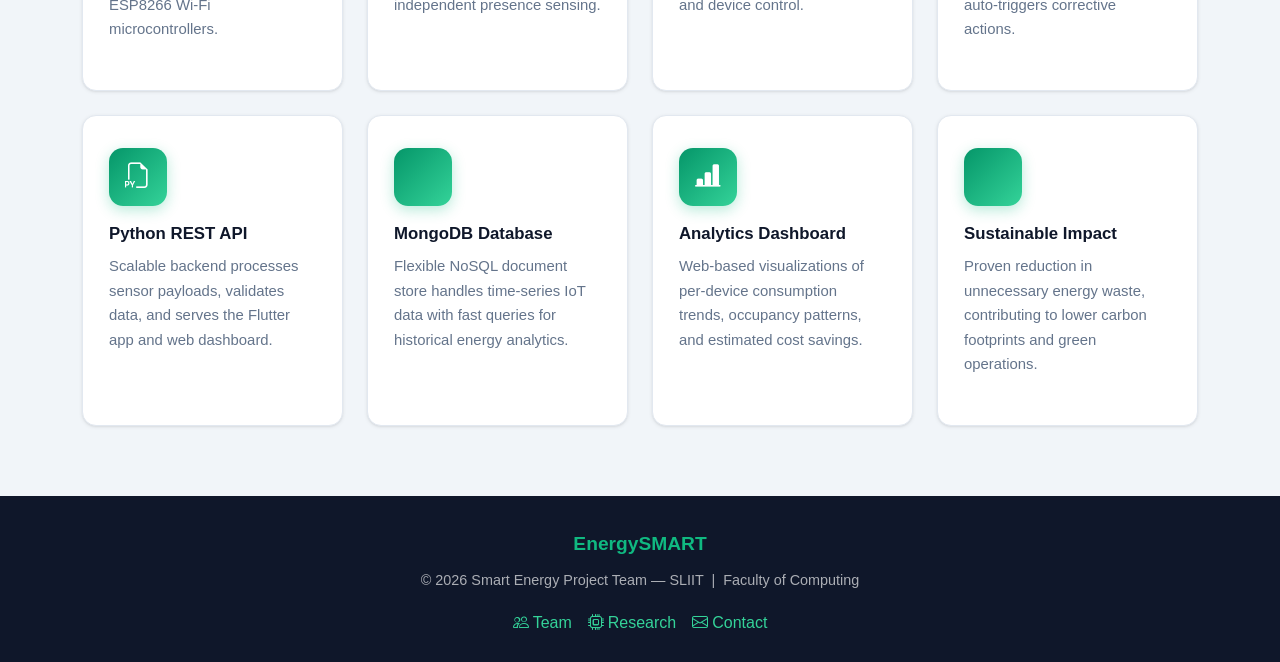
==== commit 096cba14: "merge: resolve conflicts, accept remote versions" ====
--- a/index.html
+++ b/index.html
@@ -1,7 +1,8 @@
-<!DOCTYPE html>
+﻿<!DOCTYPE html>
 <html lang="en">
 <head>
     <meta charset="UTF-8">
+    <meta name="viewport" content="width=device-width, initial-scale=1.0">
     <title>Home | Smart Energy Management</title>
     <link href="https://cdn.jsdelivr.net/npm/bootstrap@5.3.0/dist/css/bootstrap.min.css" rel="stylesheet">
     <link href="https://cdn.jsdelivr.net/npm/bootstrap-icons@1.11.3/font/bootstrap-icons.css" rel="stylesheet">
@@ -9,61 +10,190 @@
 </head>
 <body>
 
+<!-- ── Navbar ── -->
 <nav class="navbar navbar-expand-lg navbar-dark sticky-top">
     <div class="container">
-        <a class="navbar-brand" href="index.html">EnergySMART</a>
-        <button class="navbar-toggler" type="button" data-bs-toggle="collapse" data-bs-target="#navbarNav">
+        <a class="navbar-brand" href="index.html">Energy<span>SMART</span></a>
+        <button class="navbar-toggler" type="button" data-bs-toggle="collapse" data-bs-target="#navbarNav" aria-label="Toggle navigation">
             <span class="navbar-toggler-icon"></span>
         </button>
         <div class="collapse navbar-collapse" id="navbarNav">
-            <ul class="navbar-nav ms-auto">
-                <li class="nav-item"><a class="nav-link active" href="index.html">Home</a></li>
-                <li class="nav-item"><a class="nav-link" href="domain.html">Domain</a></li>
+            <ul class="navbar-nav ms-auto align-items-lg-center">
+                <li class="nav-item"><a class="nav-link active" href="index.html"><i class="bi bi-house-fill me-1"></i>Home</a></li>
+                <li class="nav-item"><a class="nav-link" href="domain.html"><i class="bi bi-cpu me-1"></i>Domain</a></li>
                 <li class="nav-item dropdown">
-                    <a class="nav-link dropdown-toggle" href="#" id="milestoneDrop" data-bs-toggle="dropdown">Milestones</a>
+                    <a class="nav-link dropdown-toggle" href="#" id="milestoneDrop" data-bs-toggle="dropdown" aria-expanded="false"><i class="bi bi-flag me-1"></i>Milestones</a>
                     <ul class="dropdown-menu">
-                        <li><a class="dropdown-item" href="milestones.html#proposal">Project Proposal</a></li>
-                        <li><a class="dropdown-item" href="milestones.html#pp1">Progress Presentation 1</a></li>
-                        <li><a class="dropdown-item" href="milestones.html#pp2">Progress Presentation 2</a></li>
-                        <li><a class="dropdown-item" href="milestones.html#final">Final Assessment</a></li>
+                        <li><a class="dropdown-item" href="milestones.html#proposal"><i class="bi bi-file-text me-2"></i>Project Proposal</a></li>
+                        <li><a class="dropdown-item" href="milestones.html#pp1"><i class="bi bi-easel me-2"></i>Progress Presentation 1</a></li>
+                        <li><a class="dropdown-item" href="milestones.html#pp2"><i class="bi bi-easel2 me-2"></i>Progress Presentation 2</a></li>
+                        <li><a class="dropdown-item" href="milestones.html#final"><i class="bi bi-trophy me-2"></i>Final Assessment</a></li>
                     </ul>
                 </li>
-                <li class="nav-item"><a class="nav-link" href="documents.html">Documents</a></li>
-                <li class="nav-item"><a class="nav-link" href="slides.html">Slides</a></li>
-                <li class="nav-item"><a class="nav-link" href="about.html">About us</a></li>
-                <li class="nav-item"><a class="nav-link" href="contact.html">Contact us</a></li>
+                <li class="nav-item"><a class="nav-link" href="documents.html"><i class="bi bi-folder2-open me-1"></i>Documents</a></li>
+                <li class="nav-item"><a class="nav-link" href="slides.html"><i class="bi bi-easel3 me-1"></i>Slides</a></li>
+                <li class="nav-item"><a class="nav-link" href="about.html"><i class="bi bi-people me-1"></i>About us</a></li>
+                <li class="nav-item"><a class="nav-link" href="contact.html"><i class="bi bi-envelope me-1"></i>Contact us</a></li>
             </ul>
         </div>
     </div>
 </nav>
 
+<!-- ── Hero ── -->
 <header class="hero-section">
-    <div class="container">
-        <h1 class="display-4">Smart Energy Management System</h1>
-        <p class="lead">Leveraging IoT and Data Analytics for a Sustainable Future</p>
+    <div class="container position-relative">
+        <div class="hero-badge">
+            <i class="bi bi-lightning-charge-fill"></i> SLIIT Research Project &nbsp;|&nbsp; 2025 – 2026
+        </div>
+        <h1>Smart <span>Energy Management</span> System</h1>
+        <p class="lead">Leveraging IoT Sensor Fusion, AI-Driven Recommendations, and a Flutter Mobile App to eliminate energy waste in real time.</p>
+        <div class="hero-cta">
+            <a href="domain.html" class="btn-main"><i class="bi bi-cpu me-2"></i>Explore Research</a>
+            <a href="about.html" class="btn-ghost"><i class="bi bi-people me-2"></i>Meet the Team</a>
+        </div>
     </div>
 </header>
 
+<!-- ── Stats ── -->
+<div class="stats-section">
+    <div class="container">
+        <div class="stats-wrapper">
+            <div class="row g-0 justify-content-center">
+                <div class="col-6 col-md-3">
+                    <div class="stat-item">
+                        <span class="stat-value">4</span>
+                        <div class="stat-label"><i class="bi bi-people-fill me-1 text-accent"></i>Team Members</div>
+                    </div>
+                </div>
+                <div class="col-6 col-md-3">
+                    <div class="stat-item">
+                        <span class="stat-value">2</span>
+                        <div class="stat-label"><i class="bi bi-cpu-fill me-1 text-accent"></i>IoT Devices</div>
+                    </div>
+                </div>
+                <div class="col-6 col-md-3">
+                    <div class="stat-item">
+                        <span class="stat-value">Real</span>
+                        <div class="stat-label"><i class="bi bi-activity me-1 text-accent"></i>-Time Monitoring</div>
+                    </div>
+                </div>
+                <div class="col-6 col-md-3">
+                    <div class="stat-item">
+                        <span class="stat-value">AI</span>
+                        <div class="stat-label"><i class="bi bi-robot me-1 text-accent"></i>-Automated controll</div>
+                    </div>
+                </div>
+            </div>
+        </div>
+    </div>
+</div>
+
+<!-- ── Abstract ── -->
 <main class="container my-5">
-    <h2 class="section-title">Abstract</h2>
-    <p class="text-justify">
-        In modern organizations, significant energy is wasted when electrical appliances are left running in unoccupied spaces. 
-        Our research presents an integrated <strong>Smart Energy Management System</strong> that monitors device-level consumption 
-        using <strong>IoT sensors (ACS712, PIR, RCWL)</strong> and provides AI-driven optimization strategies. 
-        The system enables real-time monitoring and automated recommendations to reduce operational costs and carbon footprints.
-    </p>
+    <div class="row justify-content-center">
+        <div class="col-lg-10">
+            <h2 class="section-title">Abstract</h2>
+            <div class="card p-4 p-md-5">
+                <p class="fs-5 lh-lg" style="color: var(--text);">
+                    In modern organizations, significant energy is wasted when electrical appliances are left running in
+                    <strong>unoccupied spaces</strong>. Our research presents an integrated
+                    <strong style="color: var(--accent-dark);">Smart Energy Management System</strong> that monitors
+                    device-level consumption using <strong>IoT sensors (ACS712, PIR, RCWL)</strong> and provides
+                    AI-driven optimization strategies.
+                </p>
+                <p style="color: var(--text-muted);">
+                    The system pairs a <strong>Python REST API</strong> backend and <strong>MongoDB</strong> database
+                    with a cross-platform <strong>Flutter mobile application</strong>, enabling facility managers to
+                    monitor energy consumption, receive occupancy-based alerts, and reduce operational costs and
+                    carbon footprints — all from their smartphone.
+                </p>
+                <div class="d-flex flex-wrap gap-2 mt-3">
+                    <span class="tech-badge"><i class="bi bi-lightning-charge me-1"></i>ACS712 Sensor</span>
+                    <span class="tech-badge"><i class="bi bi-eye me-1"></i>PIR + RCWL</span>
+                    <span class="tech-badge"><i class="bi bi-filetype-py me-1"></i>Python API</span>
+                    <span class="tech-badge"><i class="bi bi-phone me-1"></i>Flutter</span>
+                    <span class="tech-badge"><i class="bi bi-leaf me-1"></i>MongoDB</span>
+                    <span class="tech-badge"><i class="bi bi-robot me-1"></i>AI Alerts</span>
+                </div>
+            </div>
+        </div>
+    </div>
+
+    <!-- ── Feature Highlights ── -->
+    <h2 class="section-title mt-5 pt-3">System Highlights</h2>
+    <div class="row g-4">
+        <div class="col-sm-6 col-lg-3">
+            <div class="feature-card">
+                <div class="feature-icon"><i class="bi bi-lightning-charge-fill"></i></div>
+                <h5>IoT Energy Monitoring</h5>
+                <p>ACS712 current sensors measure per-appliance power consumption in real time via ESP8266 Wi-Fi microcontrollers.</p>
+            </div>
+        </div>
+        <div class="col-sm-6 col-lg-3">
+            <div class="feature-card">
+                <div class="feature-icon"><i class="bi bi-person-bounding-box"></i></div>
+                <h5>Occupancy Detection</h5>
+                <p>Dual PIR + RCWL microwave radar fusion on ESP32 delivers high-accuracy, lighting-independent presence sensing.</p>
+            </div>
+        </div>
+        <div class="col-sm-6 col-lg-3">
+            <div class="feature-card">
+                <div class="feature-icon"><i class="bi bi-phone-fill"></i></div>
+                <h5>Flutter Mobile App</h5>
+                <p>A cross-platform Android &amp; iOS app for real-time energy dashboards, occupancy alerts, and device control.</p>
+            </div>
+        </div>
+        <div class="col-sm-6 col-lg-3">
+            <div class="feature-card">
+                <div class="feature-icon"><i class="bi bi-robot"></i></div>
+                <h5>AI Recommendations</h5>
+                <p>Intelligent engine detects wasteful scenarios — room vacant, appliance on — and auto-triggers corrective actions.</p>
+            </div>
+        </div>
+        <div class="col-sm-6 col-lg-3">
+            <div class="feature-card">
+                <div class="feature-icon"><i class="bi bi-filetype-py"></i></div>
+                <h5>Python REST API</h5>
+                <p>Scalable backend processes sensor payloads, validates data, and serves the Flutter app and web dashboard.</p>
+            </div>
+        </div>
+        <div class="col-sm-6 col-lg-3">
+            <div class="feature-card">
+                <div class="feature-icon"><i class="bi bi-leaf-fill"></i></div>
+                <h5>MongoDB Database</h5>
+                <p>Flexible NoSQL document store handles time-series IoT data with fast queries for historical energy analytics.</p>
+            </div>
+        </div>
+        <div class="col-sm-6 col-lg-3">
+            <div class="feature-card">
+                <div class="feature-icon"><i class="bi bi-bar-chart-line-fill"></i></div>
+                <h5>Analytics Dashboard</h5>
+                <p>Web-based visualizations of per-device consumption trends, occupancy patterns, and estimated cost savings.</p>
+            </div>
+        </div>
+        <div class="col-sm-6 col-lg-3">
+            <div class="feature-card">
+                <div class="feature-icon"><i class="bi bi-shield-check-fill"></i></div>
+                <h5>Sustainable Impact</h5>
+                <p>Proven reduction in unnecessary energy waste, contributing to lower carbon footprints and green operations.</p>
+            </div>
+        </div>
+    </div>
 </main>
 
-<footer class="text-center py-4 mt-5" style="background:#0f172a; color:rgba(255,255,255,.65);">
+<!-- ── Footer ── -->
+<footer>
     <div class="container">
-        <p class="mb-2" style="font-family:'Poppins',sans-serif; font-size:1.1rem; font-weight:800; color:#10b981;">EnergySMART</p>
-        <p class="mb-3" style="font-size:.88rem;">&copy; 2026 Smart Energy Project Team &mdash; SLIIT &nbsp;|&nbsp; Faculty of Computing</p>
-        <a href="https://github.com/Siri200211/Energy_Project_Web" target="_blank" rel="noopener noreferrer" style="color:rgba(255,255,255,.75); font-size:.9rem; text-decoration:none; display:inline-flex; align-items:center; gap:6px; border:1px solid rgba(255,255,255,.2); border-radius:20px; padding:6px 16px; transition:all .2s;" onmouseover="this.style.color='white';this.style.borderColor='rgba(255,255,255,.5)'" onmouseout="this.style.color='rgba(255,255,255,.75)';this.style.borderColor='rgba(255,255,255,.2)'">
-            <i class="bi bi-github" style="font-size:1.1rem;"></i> View on GitHub
-        </a>
+        <div class="footer-brand">EnergySMART</div>
+        <p>&copy; 2026 Smart Energy Project Team &mdash; SLIIT &nbsp;|&nbsp; Faculty of Computing</p>
+        <div class="mt-3 d-flex justify-content-center gap-3">
+            <a href="about.html"><i class="bi bi-people me-1"></i>Team</a>
+            <a href="domain.html"><i class="bi bi-cpu me-1"></i>Research</a>
+            <a href="contact.html"><i class="bi bi-envelope me-1"></i>Contact</a>
+        </div>
     </div>
 </footer>
 
 <script src="https://cdn.jsdelivr.net/npm/bootstrap@5.3.0/dist/js/bootstrap.bundle.min.js"></script>
 </body>
-</html>+</html>
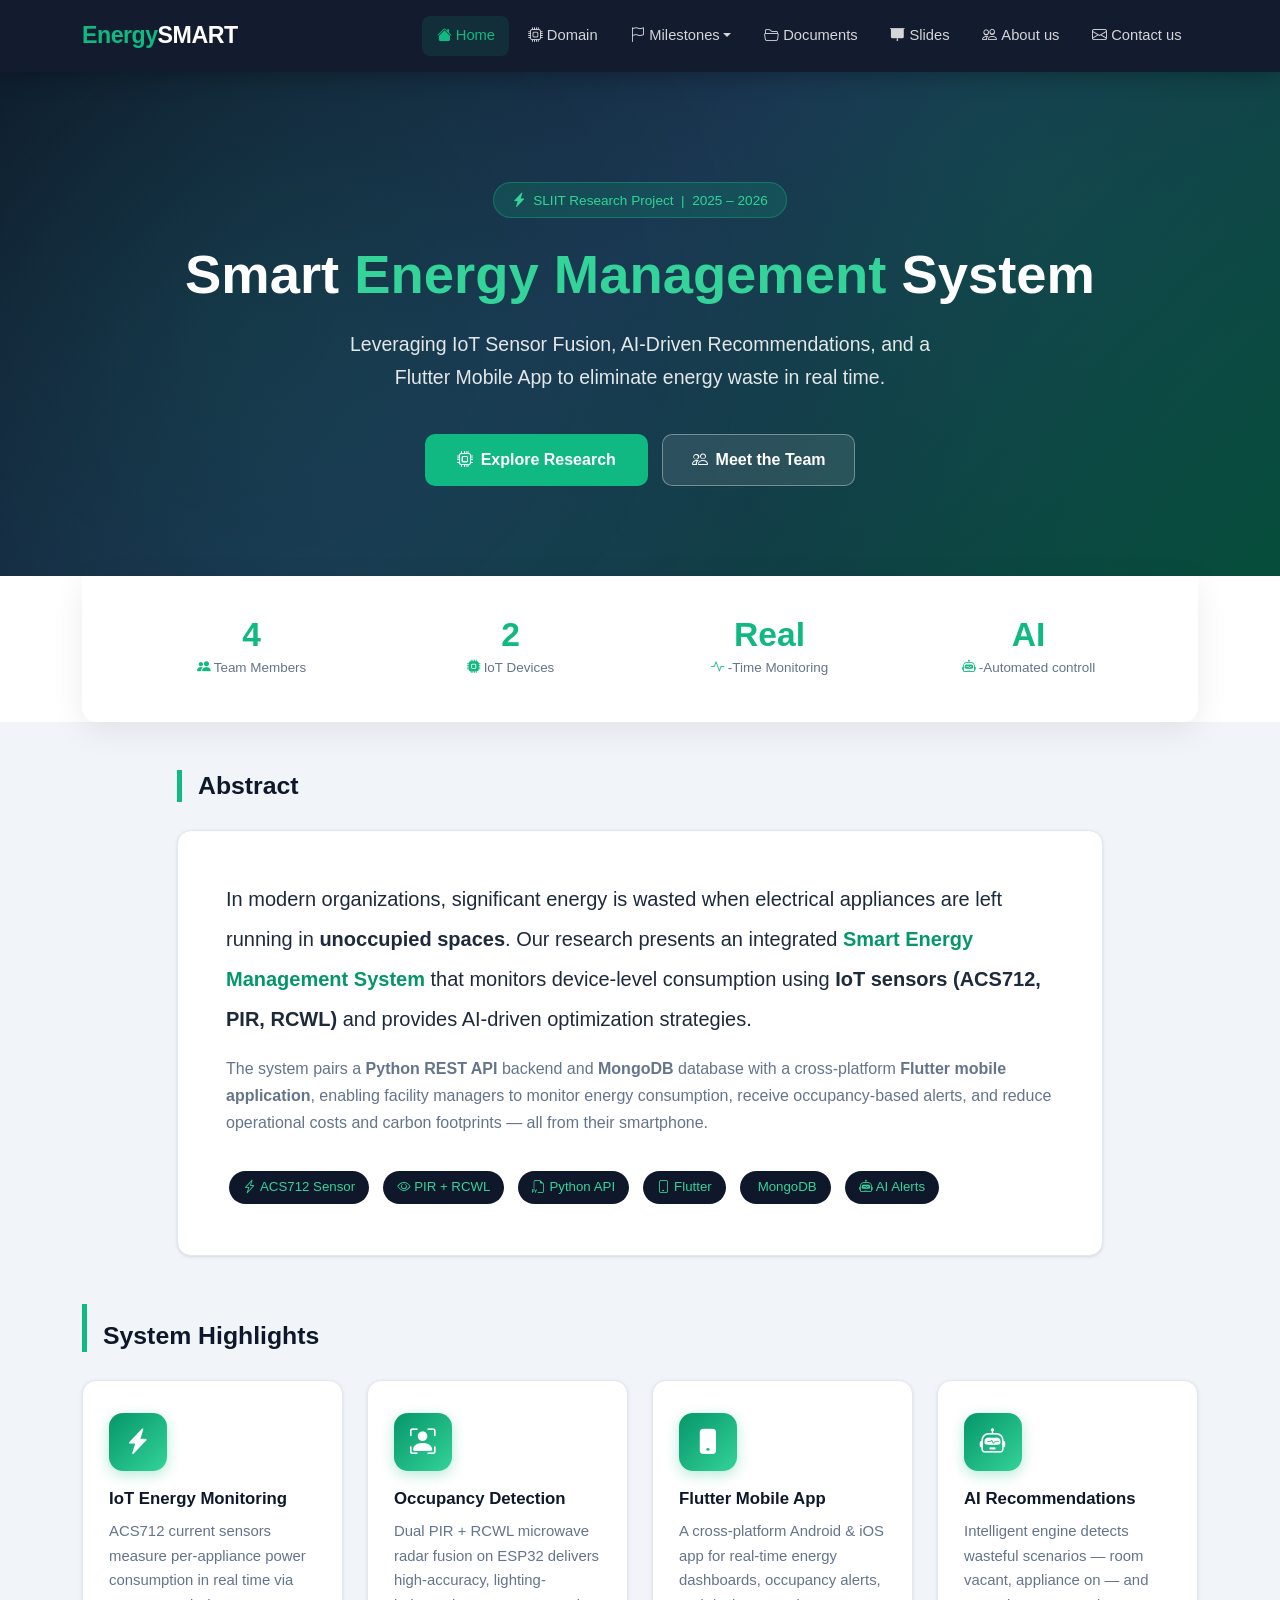
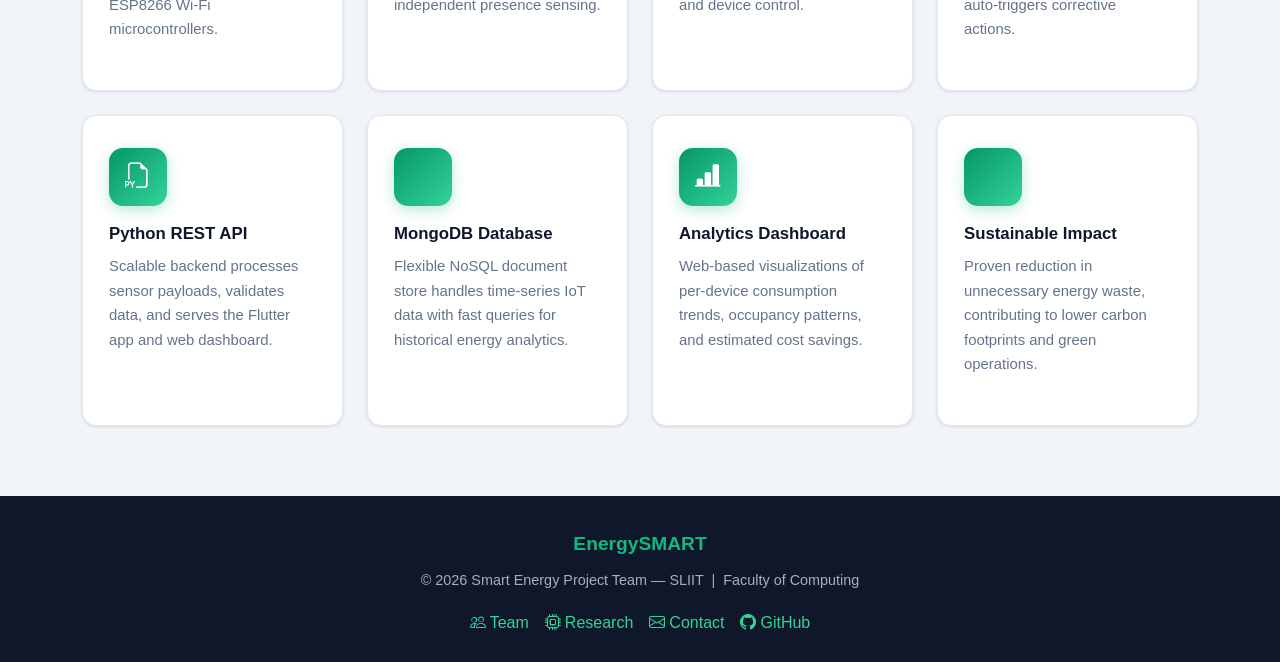
==== commit ad7f67f2: "feat: add GitHub repo link to footer on all 7 pages" ====
--- a/index.html
+++ b/index.html
@@ -190,6 +190,7 @@
             <a href="about.html"><i class="bi bi-people me-1"></i>Team</a>
             <a href="domain.html"><i class="bi bi-cpu me-1"></i>Research</a>
             <a href="contact.html"><i class="bi bi-envelope me-1"></i>Contact</a>
+            <a href="https://github.com/Siri200211/Energy_Project_Web" target="_blank" rel="noopener noreferrer"><i class="bi bi-github me-1"></i>GitHub</a>
         </div>
     </div>
 </footer>
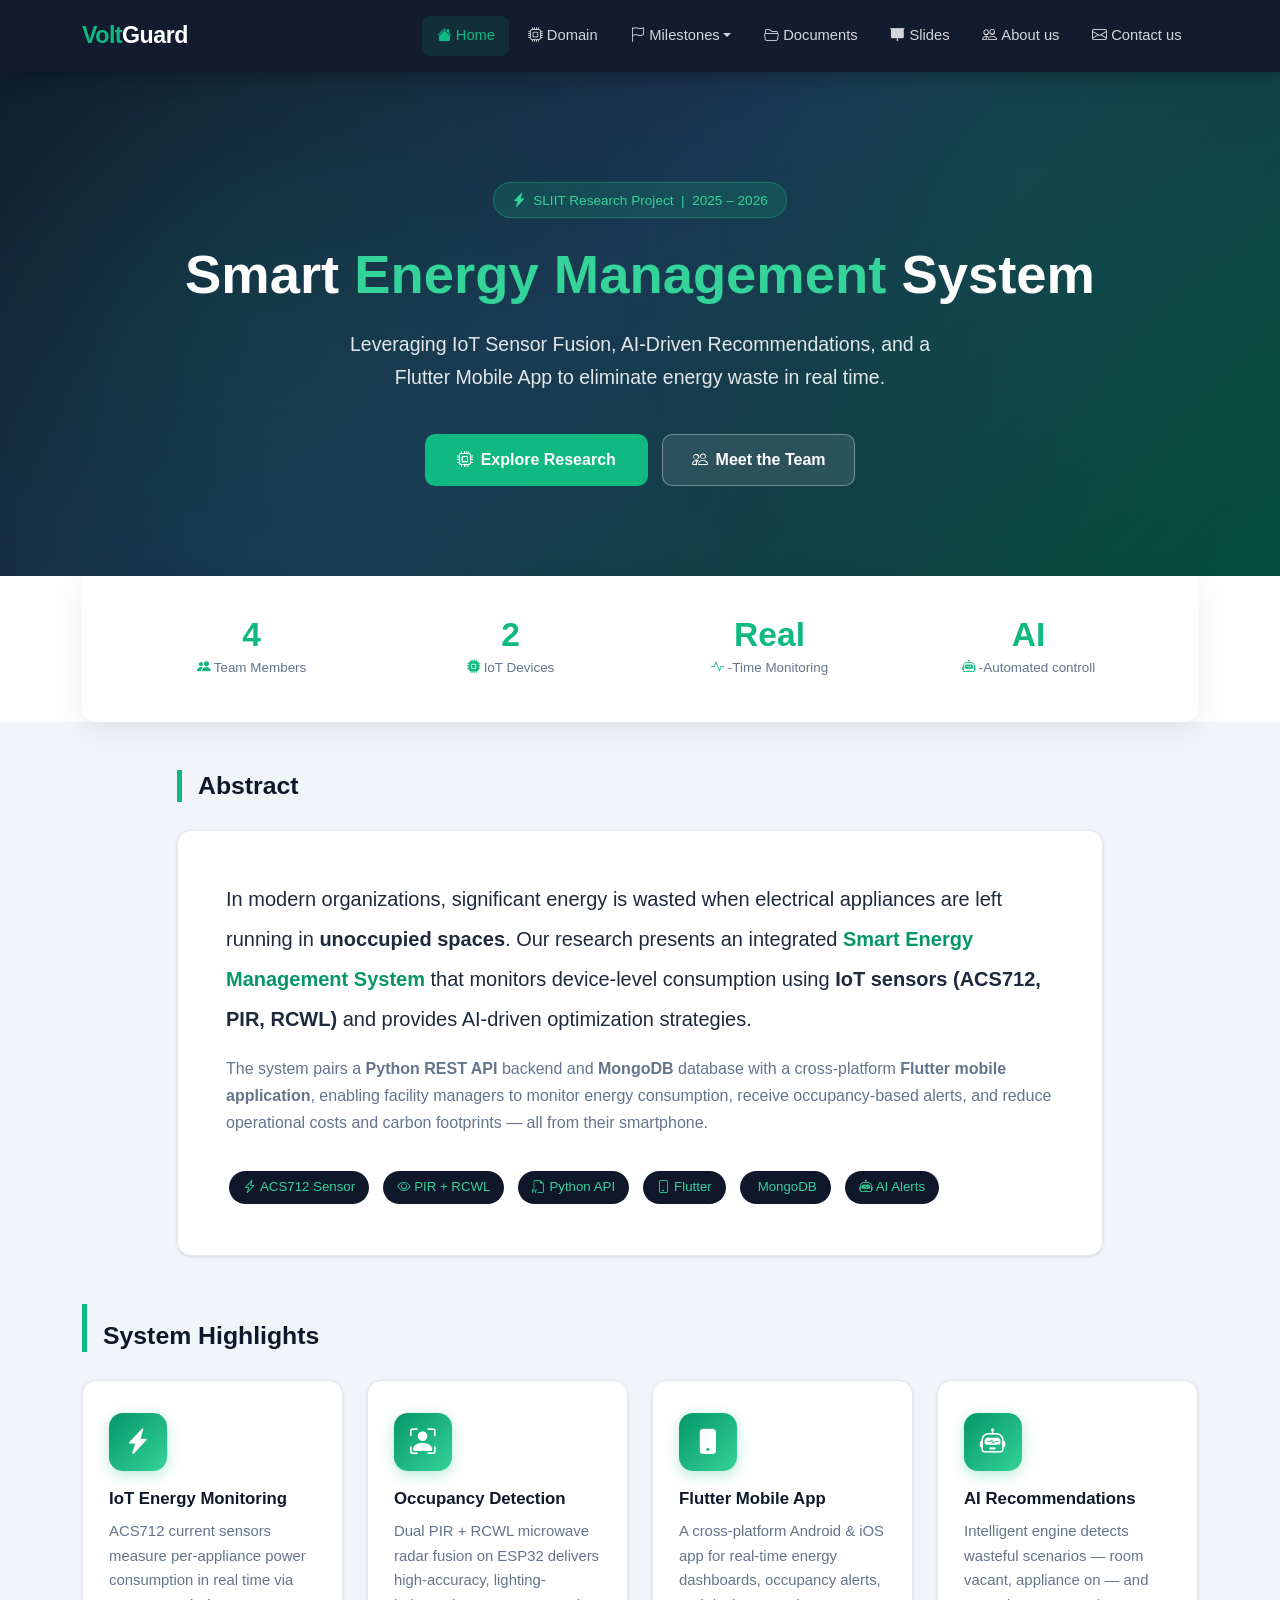
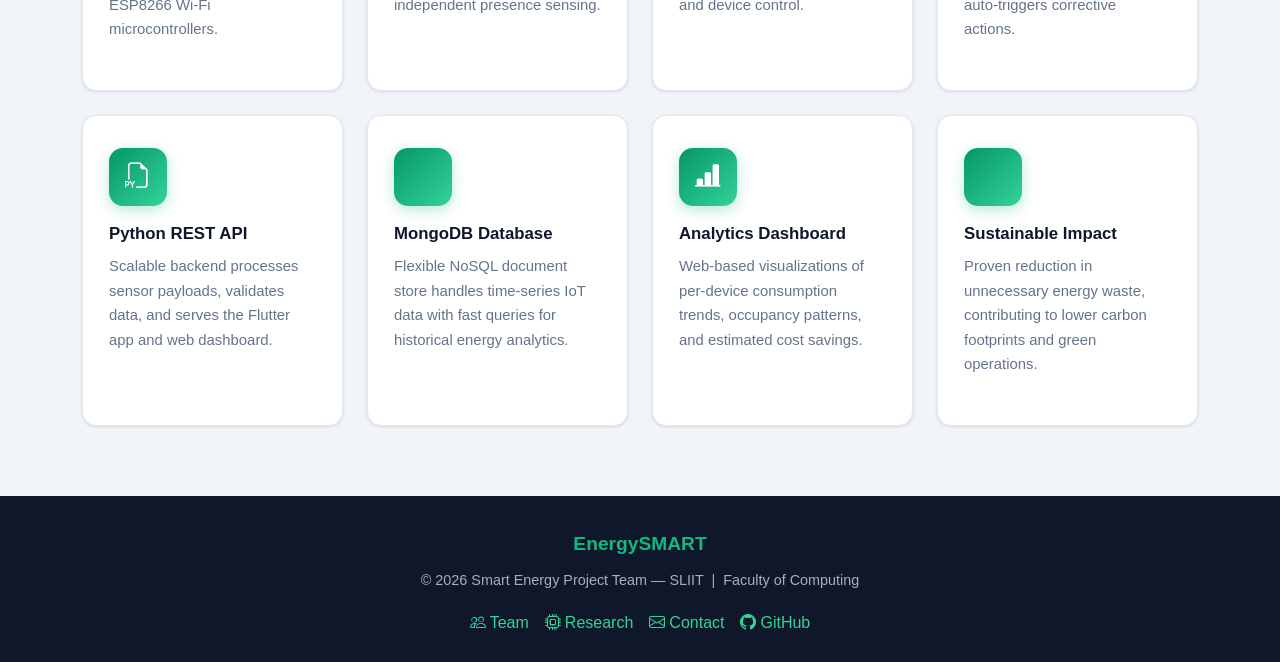
==== commit a4d49ab9: "refactor: remove navbar and footer components from all project pages" ====
--- a/index.html
+++ b/index.html
@@ -1,5 +1,6 @@
 ﻿<!DOCTYPE html>
 <html lang="en">
+
 <head>
     <meta charset="UTF-8">
     <meta name="viewport" content="width=device-width, initial-scale=1.0">
@@ -8,193 +9,221 @@
     <link href="https://cdn.jsdelivr.net/npm/bootstrap-icons@1.11.3/font/bootstrap-icons.css" rel="stylesheet">
     <link rel="stylesheet" href="assets/css/style.css">
 </head>
+
 <body>
 
-<!-- ── Navbar ── -->
-<nav class="navbar navbar-expand-lg navbar-dark sticky-top">
-    <div class="container">
-        <a class="navbar-brand" href="index.html">Energy<span>SMART</span></a>
-        <button class="navbar-toggler" type="button" data-bs-toggle="collapse" data-bs-target="#navbarNav" aria-label="Toggle navigation">
-            <span class="navbar-toggler-icon"></span>
-        </button>
-        <div class="collapse navbar-collapse" id="navbarNav">
-            <ul class="navbar-nav ms-auto align-items-lg-center">
-                <li class="nav-item"><a class="nav-link active" href="index.html"><i class="bi bi-house-fill me-1"></i>Home</a></li>
-                <li class="nav-item"><a class="nav-link" href="domain.html"><i class="bi bi-cpu me-1"></i>Domain</a></li>
-                <li class="nav-item dropdown">
-                    <a class="nav-link dropdown-toggle" href="#" id="milestoneDrop" data-bs-toggle="dropdown" aria-expanded="false"><i class="bi bi-flag me-1"></i>Milestones</a>
-                    <ul class="dropdown-menu">
-                        <li><a class="dropdown-item" href="milestones.html#proposal"><i class="bi bi-file-text me-2"></i>Project Proposal</a></li>
-                        <li><a class="dropdown-item" href="milestones.html#pp1"><i class="bi bi-easel me-2"></i>Progress Presentation 1</a></li>
-                        <li><a class="dropdown-item" href="milestones.html#pp2"><i class="bi bi-easel2 me-2"></i>Progress Presentation 2</a></li>
-                        <li><a class="dropdown-item" href="milestones.html#final"><i class="bi bi-trophy me-2"></i>Final Assessment</a></li>
-                    </ul>
-                </li>
-                <li class="nav-item"><a class="nav-link" href="documents.html"><i class="bi bi-folder2-open me-1"></i>Documents</a></li>
-                <li class="nav-item"><a class="nav-link" href="slides.html"><i class="bi bi-easel3 me-1"></i>Slides</a></li>
-                <li class="nav-item"><a class="nav-link" href="about.html"><i class="bi bi-people me-1"></i>About us</a></li>
-                <li class="nav-item"><a class="nav-link" href="contact.html"><i class="bi bi-envelope me-1"></i>Contact us</a></li>
-            </ul>
+    <!-- ── Navbar ── -->
+    <nav class="navbar navbar-expand-lg navbar-dark sticky-top">
+        <div class="container">
+            <a class="navbar-brand" href="index.html">Volt<span>Guard</span></a>
+            <button class="navbar-toggler" type="button" data-bs-toggle="collapse" data-bs-target="#navbarNav"
+                aria-label="Toggle navigation">
+                <span class="navbar-toggler-icon"></span>
+            </button>
+            <div class="collapse navbar-collapse" id="navbarNav">
+                <ul class="navbar-nav ms-auto align-items-lg-center">
+                    <li class="nav-item"><a class="nav-link active" href="index.html"><i
+                                class="bi bi-house-fill me-1"></i>Home</a></li>
+                    <li class="nav-item"><a class="nav-link" href="domain.html"><i class="bi bi-cpu me-1"></i>Domain</a>
+                    </li>
+                    <li class="nav-item dropdown">
+                        <a class="nav-link dropdown-toggle" href="#" id="milestoneDrop" data-bs-toggle="dropdown"
+                            aria-expanded="false"><i class="bi bi-flag me-1"></i>Milestones</a>
+                        <ul class="dropdown-menu">
+                            <li><a class="dropdown-item" href="milestones.html#proposal"><i
+                                        class="bi bi-file-text me-2"></i>Project Proposal</a></li>
+                            <li><a class="dropdown-item" href="milestones.html#pp1"><i
+                                        class="bi bi-easel me-2"></i>Progress Presentation 1</a></li>
+                            <li><a class="dropdown-item" href="milestones.html#pp2"><i
+                                        class="bi bi-easel2 me-2"></i>Progress Presentation 2</a></li>
+                            <li><a class="dropdown-item" href="milestones.html#final"><i
+                                        class="bi bi-trophy me-2"></i>Final Assessment</a></li>
+                        </ul>
+                    </li>
+                    <li class="nav-item"><a class="nav-link" href="documents.html"><i
+                                class="bi bi-folder2-open me-1"></i>Documents</a></li>
+                    <li class="nav-item"><a class="nav-link" href="slides.html"><i
+                                class="bi bi-easel3 me-1"></i>Slides</a></li>
+                    <li class="nav-item"><a class="nav-link" href="about.html"><i class="bi bi-people me-1"></i>About
+                            us</a></li>
+                    <li class="nav-item"><a class="nav-link" href="contact.html"><i
+                                class="bi bi-envelope me-1"></i>Contact us</a></li>
+                </ul>
+            </div>
+        </div>
+    </nav>
+
+    <!-- ── Hero ── -->
+    <header class="hero-section">
+        <div class="container position-relative">
+            <div class="hero-badge">
+                <i class="bi bi-lightning-charge-fill"></i> SLIIT Research Project &nbsp;|&nbsp; 2025 – 2026
+            </div>
+            <h1>Smart <span>Energy Management</span> System</h1>
+            <p class="lead">Leveraging IoT Sensor Fusion, AI-Driven Recommendations, and a Flutter Mobile App to
+                eliminate energy waste in real time.</p>
+            <div class="hero-cta">
+                <a href="domain.html" class="btn-main"><i class="bi bi-cpu me-2"></i>Explore Research</a>
+                <a href="about.html" class="btn-ghost"><i class="bi bi-people me-2"></i>Meet the Team</a>
+            </div>
+        </div>
+    </header>
+
+    <!-- ── Stats ── -->
+    <div class="stats-section">
+        <div class="container">
+            <div class="stats-wrapper">
+                <div class="row g-0 justify-content-center">
+                    <div class="col-6 col-md-3">
+                        <div class="stat-item">
+                            <span class="stat-value">4</span>
+                            <div class="stat-label"><i class="bi bi-people-fill me-1 text-accent"></i>Team Members</div>
+                        </div>
+                    </div>
+                    <div class="col-6 col-md-3">
+                        <div class="stat-item">
+                            <span class="stat-value">2</span>
+                            <div class="stat-label"><i class="bi bi-cpu-fill me-1 text-accent"></i>IoT Devices</div>
+                        </div>
+                    </div>
+                    <div class="col-6 col-md-3">
+                        <div class="stat-item">
+                            <span class="stat-value">Real</span>
+                            <div class="stat-label"><i class="bi bi-activity me-1 text-accent"></i>-Time Monitoring
+                            </div>
+                        </div>
+                    </div>
+                    <div class="col-6 col-md-3">
+                        <div class="stat-item">
+                            <span class="stat-value">AI</span>
+                            <div class="stat-label"><i class="bi bi-robot me-1 text-accent"></i>-Automated controll
+                            </div>
+                        </div>
+                    </div>
+                </div>
+            </div>
         </div>
     </div>
-</nav>
-
-<!-- ── Hero ── -->
-<header class="hero-section">
-    <div class="container position-relative">
-        <div class="hero-badge">
-            <i class="bi bi-lightning-charge-fill"></i> SLIIT Research Project &nbsp;|&nbsp; 2025 – 2026
-        </div>
-        <h1>Smart <span>Energy Management</span> System</h1>
-        <p class="lead">Leveraging IoT Sensor Fusion, AI-Driven Recommendations, and a Flutter Mobile App to eliminate energy waste in real time.</p>
-        <div class="hero-cta">
-            <a href="domain.html" class="btn-main"><i class="bi bi-cpu me-2"></i>Explore Research</a>
-            <a href="about.html" class="btn-ghost"><i class="bi bi-people me-2"></i>Meet the Team</a>
-        </div>
-    </div>
-</header>
-
-<!-- ── Stats ── -->
-<div class="stats-section">
-    <div class="container">
-        <div class="stats-wrapper">
-            <div class="row g-0 justify-content-center">
-                <div class="col-6 col-md-3">
-                    <div class="stat-item">
-                        <span class="stat-value">4</span>
-                        <div class="stat-label"><i class="bi bi-people-fill me-1 text-accent"></i>Team Members</div>
-                    </div>
-                </div>
-                <div class="col-6 col-md-3">
-                    <div class="stat-item">
-                        <span class="stat-value">2</span>
-                        <div class="stat-label"><i class="bi bi-cpu-fill me-1 text-accent"></i>IoT Devices</div>
-                    </div>
-                </div>
-                <div class="col-6 col-md-3">
-                    <div class="stat-item">
-                        <span class="stat-value">Real</span>
-                        <div class="stat-label"><i class="bi bi-activity me-1 text-accent"></i>-Time Monitoring</div>
-                    </div>
-                </div>
-                <div class="col-6 col-md-3">
-                    <div class="stat-item">
-                        <span class="stat-value">AI</span>
-                        <div class="stat-label"><i class="bi bi-robot me-1 text-accent"></i>-Automated controll</div>
-                    </div>
-                </div>
-            </div>
-        </div>
-    </div>
-</div>
-
-<!-- ── Abstract ── -->
-<main class="container my-5">
-    <div class="row justify-content-center">
-        <div class="col-lg-10">
-            <h2 class="section-title">Abstract</h2>
-            <div class="card p-4 p-md-5">
-                <p class="fs-5 lh-lg" style="color: var(--text);">
-                    In modern organizations, significant energy is wasted when electrical appliances are left running in
-                    <strong>unoccupied spaces</strong>. Our research presents an integrated
-                    <strong style="color: var(--accent-dark);">Smart Energy Management System</strong> that monitors
-                    device-level consumption using <strong>IoT sensors (ACS712, PIR, RCWL)</strong> and provides
-                    AI-driven optimization strategies.
-                </p>
-                <p style="color: var(--text-muted);">
-                    The system pairs a <strong>Python REST API</strong> backend and <strong>MongoDB</strong> database
-                    with a cross-platform <strong>Flutter mobile application</strong>, enabling facility managers to
-                    monitor energy consumption, receive occupancy-based alerts, and reduce operational costs and
-                    carbon footprints — all from their smartphone.
-                </p>
-                <div class="d-flex flex-wrap gap-2 mt-3">
-                    <span class="tech-badge"><i class="bi bi-lightning-charge me-1"></i>ACS712 Sensor</span>
-                    <span class="tech-badge"><i class="bi bi-eye me-1"></i>PIR + RCWL</span>
-                    <span class="tech-badge"><i class="bi bi-filetype-py me-1"></i>Python API</span>
-                    <span class="tech-badge"><i class="bi bi-phone me-1"></i>Flutter</span>
-                    <span class="tech-badge"><i class="bi bi-leaf me-1"></i>MongoDB</span>
-                    <span class="tech-badge"><i class="bi bi-robot me-1"></i>AI Alerts</span>
-                </div>
-            </div>
-        </div>
-    </div>
-
-    <!-- ── Feature Highlights ── -->
-    <h2 class="section-title mt-5 pt-3">System Highlights</h2>
-    <div class="row g-4">
-        <div class="col-sm-6 col-lg-3">
-            <div class="feature-card">
-                <div class="feature-icon"><i class="bi bi-lightning-charge-fill"></i></div>
-                <h5>IoT Energy Monitoring</h5>
-                <p>ACS712 current sensors measure per-appliance power consumption in real time via ESP8266 Wi-Fi microcontrollers.</p>
-            </div>
-        </div>
-        <div class="col-sm-6 col-lg-3">
-            <div class="feature-card">
-                <div class="feature-icon"><i class="bi bi-person-bounding-box"></i></div>
-                <h5>Occupancy Detection</h5>
-                <p>Dual PIR + RCWL microwave radar fusion on ESP32 delivers high-accuracy, lighting-independent presence sensing.</p>
-            </div>
-        </div>
-        <div class="col-sm-6 col-lg-3">
-            <div class="feature-card">
-                <div class="feature-icon"><i class="bi bi-phone-fill"></i></div>
-                <h5>Flutter Mobile App</h5>
-                <p>A cross-platform Android &amp; iOS app for real-time energy dashboards, occupancy alerts, and device control.</p>
-            </div>
-        </div>
-        <div class="col-sm-6 col-lg-3">
-            <div class="feature-card">
-                <div class="feature-icon"><i class="bi bi-robot"></i></div>
-                <h5>AI Recommendations</h5>
-                <p>Intelligent engine detects wasteful scenarios — room vacant, appliance on — and auto-triggers corrective actions.</p>
-            </div>
-        </div>
-        <div class="col-sm-6 col-lg-3">
-            <div class="feature-card">
-                <div class="feature-icon"><i class="bi bi-filetype-py"></i></div>
-                <h5>Python REST API</h5>
-                <p>Scalable backend processes sensor payloads, validates data, and serves the Flutter app and web dashboard.</p>
-            </div>
-        </div>
-        <div class="col-sm-6 col-lg-3">
-            <div class="feature-card">
-                <div class="feature-icon"><i class="bi bi-leaf-fill"></i></div>
-                <h5>MongoDB Database</h5>
-                <p>Flexible NoSQL document store handles time-series IoT data with fast queries for historical energy analytics.</p>
-            </div>
-        </div>
-        <div class="col-sm-6 col-lg-3">
-            <div class="feature-card">
-                <div class="feature-icon"><i class="bi bi-bar-chart-line-fill"></i></div>
-                <h5>Analytics Dashboard</h5>
-                <p>Web-based visualizations of per-device consumption trends, occupancy patterns, and estimated cost savings.</p>
-            </div>
-        </div>
-        <div class="col-sm-6 col-lg-3">
-            <div class="feature-card">
-                <div class="feature-icon"><i class="bi bi-shield-check-fill"></i></div>
-                <h5>Sustainable Impact</h5>
-                <p>Proven reduction in unnecessary energy waste, contributing to lower carbon footprints and green operations.</p>
-            </div>
-        </div>
-    </div>
-</main>
-
-<!-- ── Footer ── -->
-<footer>
-    <div class="container">
-        <div class="footer-brand">EnergySMART</div>
-        <p>&copy; 2026 Smart Energy Project Team &mdash; SLIIT &nbsp;|&nbsp; Faculty of Computing</p>
-        <div class="mt-3 d-flex justify-content-center gap-3">
-            <a href="about.html"><i class="bi bi-people me-1"></i>Team</a>
-            <a href="domain.html"><i class="bi bi-cpu me-1"></i>Research</a>
-            <a href="contact.html"><i class="bi bi-envelope me-1"></i>Contact</a>
-            <a href="https://github.com/Siri200211/Energy_Project_Web" target="_blank" rel="noopener noreferrer"><i class="bi bi-github me-1"></i>GitHub</a>
-        </div>
-    </div>
-</footer>
-
-<script src="https://cdn.jsdelivr.net/npm/bootstrap@5.3.0/dist/js/bootstrap.bundle.min.js"></script>
+
+    <!-- ── Abstract ── -->
+    <main class="container my-5">
+        <div class="row justify-content-center">
+            <div class="col-lg-10">
+                <h2 class="section-title">Abstract</h2>
+                <div class="card p-4 p-md-5">
+                    <p class="fs-5 lh-lg" style="color: var(--text);">
+                        In modern organizations, significant energy is wasted when electrical appliances are left
+                        running in
+                        <strong>unoccupied spaces</strong>. Our research presents an integrated
+                        <strong style="color: var(--accent-dark);">Smart Energy Management System</strong> that monitors
+                        device-level consumption using <strong>IoT sensors (ACS712, PIR, RCWL)</strong> and provides
+                        AI-driven optimization strategies.
+                    </p>
+                    <p style="color: var(--text-muted);">
+                        The system pairs a <strong>Python REST API</strong> backend and <strong>MongoDB</strong>
+                        database
+                        with a cross-platform <strong>Flutter mobile application</strong>, enabling facility managers to
+                        monitor energy consumption, receive occupancy-based alerts, and reduce operational costs and
+                        carbon footprints — all from their smartphone.
+                    </p>
+                    <div class="d-flex flex-wrap gap-2 mt-3">
+                        <span class="tech-badge"><i class="bi bi-lightning-charge me-1"></i>ACS712 Sensor</span>
+                        <span class="tech-badge"><i class="bi bi-eye me-1"></i>PIR + RCWL</span>
+                        <span class="tech-badge"><i class="bi bi-filetype-py me-1"></i>Python API</span>
+                        <span class="tech-badge"><i class="bi bi-phone me-1"></i>Flutter</span>
+                        <span class="tech-badge"><i class="bi bi-leaf me-1"></i>MongoDB</span>
+                        <span class="tech-badge"><i class="bi bi-robot me-1"></i>AI Alerts</span>
+                    </div>
+                </div>
+            </div>
+        </div>
+
+        <!-- ── Feature Highlights ── -->
+        <h2 class="section-title mt-5 pt-3">System Highlights</h2>
+        <div class="row g-4">
+            <div class="col-sm-6 col-lg-3">
+                <div class="feature-card">
+                    <div class="feature-icon"><i class="bi bi-lightning-charge-fill"></i></div>
+                    <h5>IoT Energy Monitoring</h5>
+                    <p>ACS712 current sensors measure per-appliance power consumption in real time via ESP8266 Wi-Fi
+                        microcontrollers.</p>
+                </div>
+            </div>
+            <div class="col-sm-6 col-lg-3">
+                <div class="feature-card">
+                    <div class="feature-icon"><i class="bi bi-person-bounding-box"></i></div>
+                    <h5>Occupancy Detection</h5>
+                    <p>Dual PIR + RCWL microwave radar fusion on ESP32 delivers high-accuracy, lighting-independent
+                        presence sensing.</p>
+                </div>
+            </div>
+            <div class="col-sm-6 col-lg-3">
+                <div class="feature-card">
+                    <div class="feature-icon"><i class="bi bi-phone-fill"></i></div>
+                    <h5>Flutter Mobile App</h5>
+                    <p>A cross-platform Android &amp; iOS app for real-time energy dashboards, occupancy alerts, and
+                        device control.</p>
+                </div>
+            </div>
+            <div class="col-sm-6 col-lg-3">
+                <div class="feature-card">
+                    <div class="feature-icon"><i class="bi bi-robot"></i></div>
+                    <h5>AI Recommendations</h5>
+                    <p>Intelligent engine detects wasteful scenarios — room vacant, appliance on — and auto-triggers
+                        corrective actions.</p>
+                </div>
+            </div>
+            <div class="col-sm-6 col-lg-3">
+                <div class="feature-card">
+                    <div class="feature-icon"><i class="bi bi-filetype-py"></i></div>
+                    <h5>Python REST API</h5>
+                    <p>Scalable backend processes sensor payloads, validates data, and serves the Flutter app and web
+                        dashboard.</p>
+                </div>
+            </div>
+            <div class="col-sm-6 col-lg-3">
+                <div class="feature-card">
+                    <div class="feature-icon"><i class="bi bi-leaf-fill"></i></div>
+                    <h5>MongoDB Database</h5>
+                    <p>Flexible NoSQL document store handles time-series IoT data with fast queries for historical
+                        energy analytics.</p>
+                </div>
+            </div>
+            <div class="col-sm-6 col-lg-3">
+                <div class="feature-card">
+                    <div class="feature-icon"><i class="bi bi-bar-chart-line-fill"></i></div>
+                    <h5>Analytics Dashboard</h5>
+                    <p>Web-based visualizations of per-device consumption trends, occupancy patterns, and estimated cost
+                        savings.</p>
+                </div>
+            </div>
+            <div class="col-sm-6 col-lg-3">
+                <div class="feature-card">
+                    <div class="feature-icon"><i class="bi bi-shield-check-fill"></i></div>
+                    <h5>Sustainable Impact</h5>
+                    <p>Proven reduction in unnecessary energy waste, contributing to lower carbon footprints and green
+                        operations.</p>
+                </div>
+            </div>
+        </div>
+    </main>
+
+    <!-- ── Footer ── -->
+    <footer>
+        <div class="container">
+            <div class="footer-brand">EnergySMART</div>
+            <p>&copy; 2026 Smart Energy Project Team &mdash; SLIIT &nbsp;|&nbsp; Faculty of Computing</p>
+            <div class="mt-3 d-flex justify-content-center gap-3">
+                <a href="about.html"><i class="bi bi-people me-1"></i>Team</a>
+                <a href="domain.html"><i class="bi bi-cpu me-1"></i>Research</a>
+                <a href="contact.html"><i class="bi bi-envelope me-1"></i>Contact</a>
+                <a href="https://github.com/Siri200211/Energy_Project_Web" target="_blank" rel="noopener noreferrer"><i
+                        class="bi bi-github me-1"></i>GitHub</a>
+            </div>
+        </div>
+    </footer>
+
+    <script src="https://cdn.jsdelivr.net/npm/bootstrap@5.3.0/dist/js/bootstrap.bundle.min.js"></script>
 </body>
-</html>
+
+</html>
